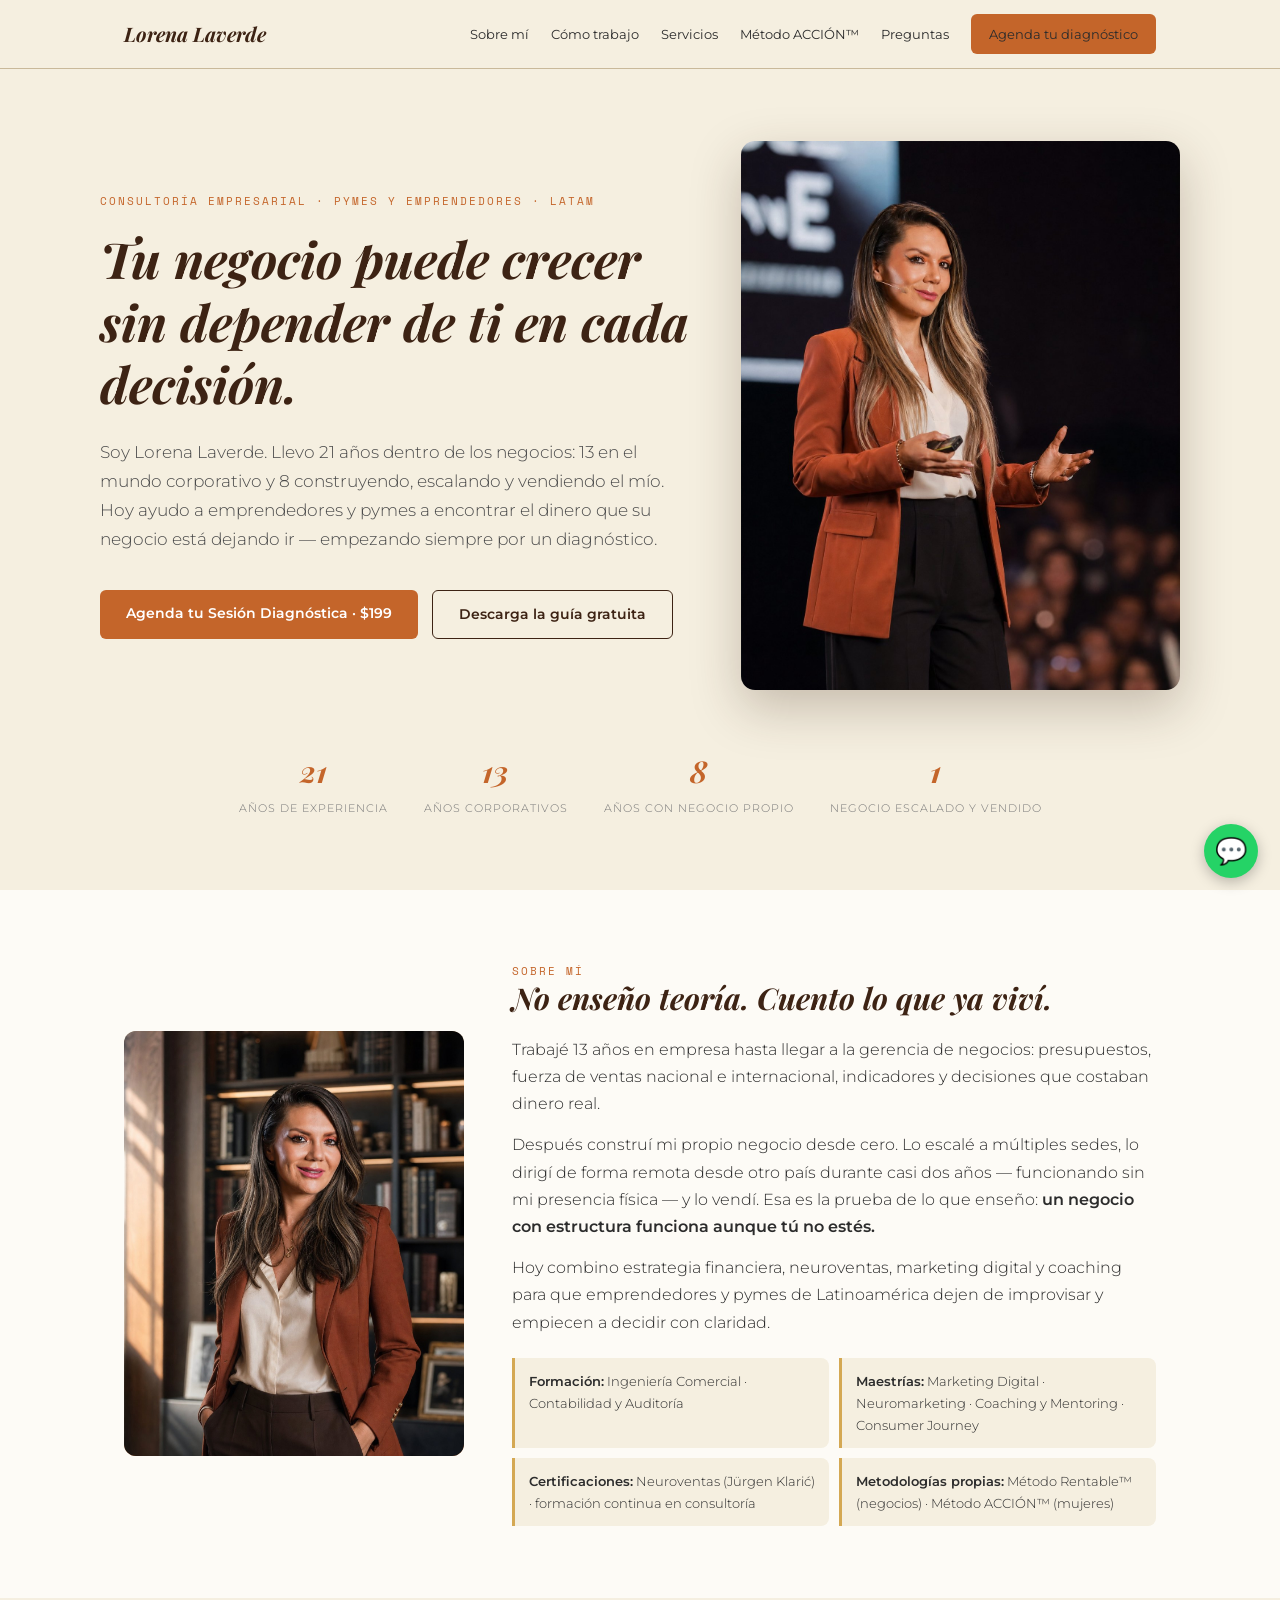
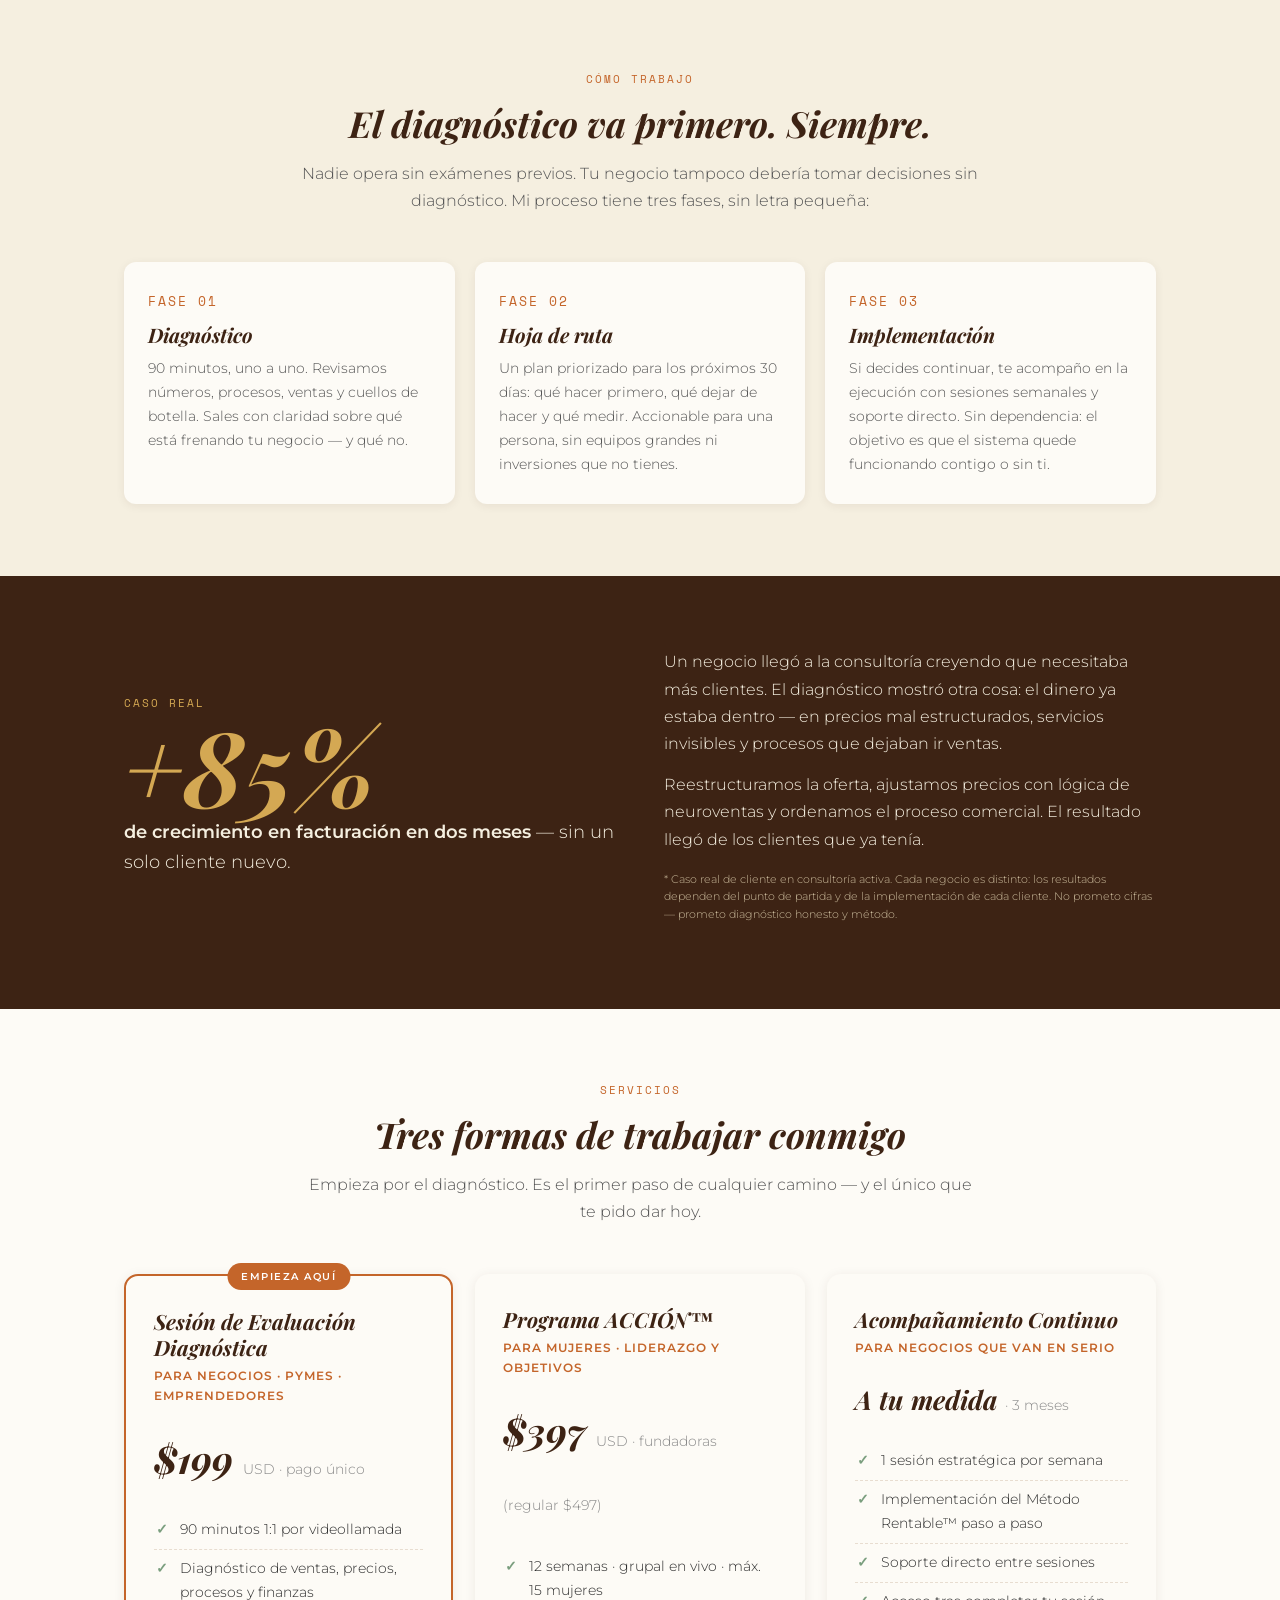
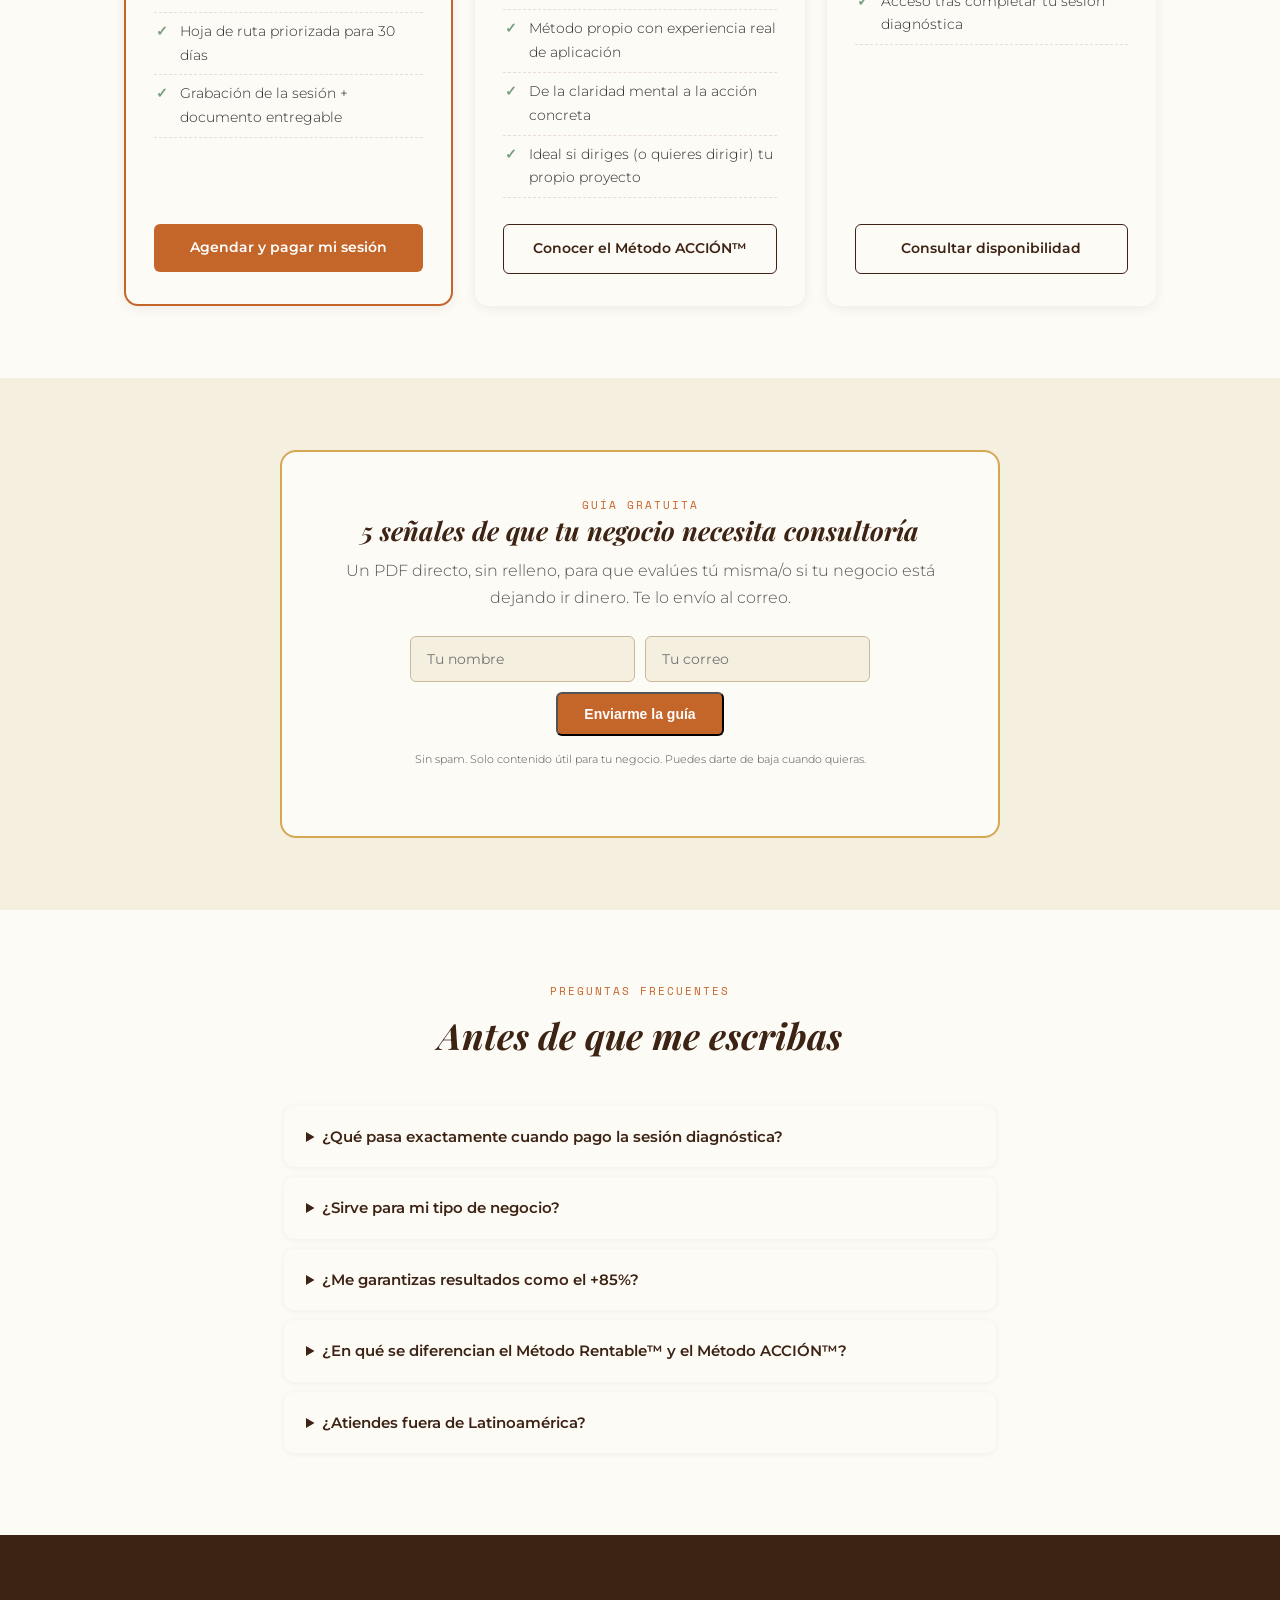
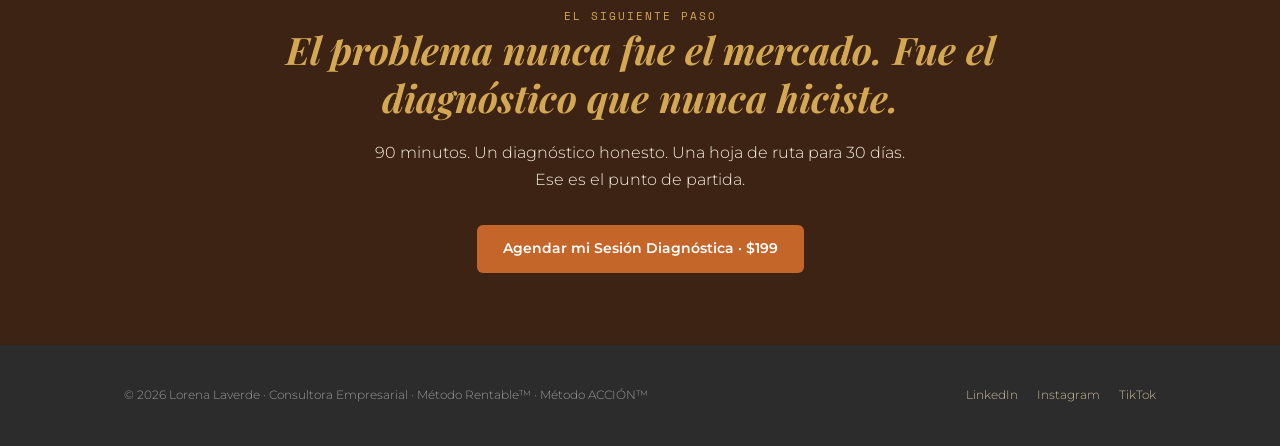
==== index.html @ c8ef3121 "Add files via upload" ====
<!DOCTYPE html>
<html lang="es">
<head>
<meta charset="UTF-8">
<meta name="viewport" content="width=device-width, initial-scale=1.0">

<!-- ══════════ SEO ══════════ -->
<title>Lorena Laverde · Consultora Empresarial para Pymes y Emprendedores en Latinoamérica</title>
<meta name="description" content="Consultoría empresarial con 21 años de experiencia real: 13 en el mundo corporativo y 8 construyendo, escalando y vendiendo mi propio negocio. Sesión de Evaluación Diagnóstica de 90 minutos para pymes y emprendedores de LATAM.">
<meta name="keywords" content="consultora empresarial, consultoría para pymes, consultoría de negocios latinoamérica, diagnóstico de negocio, estrategia empresarial, Lorena Laverde, Método Rentable, Método ACCIÓN">
<link rel="canonical" href="https://lorenalaverde.com/">
<meta name="robots" content="index, follow">

<!-- Open Graph -->
<meta property="og:type" content="website">
<meta property="og:url" content="https://lorenalaverde.com/">
<meta property="og:title" content="Lorena Laverde · Consultora Empresarial">
<meta property="og:description" content="Tu negocio puede crecer sin depender de ti en cada decisión. Sesión diagnóstica de 90 minutos + hoja de ruta de 30 días.">
<meta property="og:image" content="https://lorenalaverde.com/og-image.jpg">
<meta property="og:locale" content="es_LA">

<!-- Twitter -->
<meta name="twitter:card" content="summary_large_image">
<meta name="twitter:title" content="Lorena Laverde · Consultora Empresarial">
<meta name="twitter:description" content="Diagnóstico de negocio de 90 minutos + hoja de ruta de 30 días. Pymes y emprendedores LATAM.">

<!-- JSON-LD -->
<script type="application/ld+json">
{
  "@context": "https://schema.org",
  "@type": "ProfessionalService",
  "name": "Lorena Laverde · Consultora Empresarial",
  "url": "https://lorenalaverde.com",
  "description": "Consultoría empresarial para startups, emprendimientos y pymes en Latinoamérica. Diagnóstico, estrategia e implementación.",
  "founder": {
    "@type": "Person",
    "name": "Lorena Laverde",
    "jobTitle": "Consultora Empresarial",
    "sameAs": [
      "https://www.linkedin.com/in/lorena-laverde",
      "https://www.instagram.com/lorenalaverdeofficial",
      "https://www.tiktok.com/@lorenalaverdeofficial"
    ]
  },
  "areaServed": "Latinoamérica y Estados Unidos",
  "priceRange": "$199 - $2500",
  "makesOffer": {
    "@type": "Offer",
    "name": "Sesión de Evaluación Diagnóstica",
    "price": "199",
    "priceCurrency": "USD"
  }
}
</script>

<!-- Fuentes de marca -->
<link rel="preconnect" href="https://fonts.googleapis.com">
<link rel="preconnect" href="https://fonts.gstatic.com" crossorigin>
<link href="https://fonts.googleapis.com/css2?family=Playfair+Display:ital,wght@1,700&family=Montserrat:wght@300;400;600&family=Space+Mono&display=swap" rel="stylesheet">

<style>
  :root{
    --espresso:#3D2314; --terracota:#C4652A; --oro:#D4A853; --salvia:#7A9E7E;
    --crema:#F5EFE0; --arena:#C9B99A; --carbon:#2C2C2C; --blanco:#FDFBF6;
  }
  *{box-sizing:border-box;margin:0;padding:0;}
  html{scroll-behavior:smooth;}
  body{font-family:'Montserrat',sans-serif;font-weight:300;background:var(--crema);color:var(--carbon);line-height:1.7;}
  h1,h2,h3{font-family:'Playfair Display',serif;font-style:italic;font-weight:700;color:var(--espresso);line-height:1.25;}
  .mono{font-family:'Space Mono',monospace;font-size:11px;letter-spacing:2px;text-transform:uppercase;color:var(--terracota);}
  .wrap{max-width:1080px;margin:0 auto;padding:0 24px;}
  section{padding:72px 0;}
  strong{font-weight:600;}

  /* NAV */
  nav{position:sticky;top:0;z-index:50;background:rgba(245,239,224,0.95);backdrop-filter:blur(8px);border-bottom:1px solid var(--arena);}
  .nav-in{display:flex;justify-content:space-between;align-items:center;padding:14px 24px;max-width:1080px;margin:0 auto;}
  .logo{font-family:'Playfair Display',serif;font-style:italic;font-weight:700;font-size:20px;color:var(--espresso);text-decoration:none;}
  .nav-links{display:flex;gap:22px;align-items:center;}
  .nav-links a{font-size:13px;text-decoration:none;color:var(--carbon);font-weight:400;}
  .nav-links a:hover{color:var(--terracota);}
  .btn{display:inline-block;background:var(--terracota);color:white;padding:12px 26px;border-radius:6px;text-decoration:none;font-weight:600;font-size:14px;transition:background .2s;}
  .btn:hover{background:var(--espresso);}
  .btn.small{padding:9px 18px;font-size:13px;}
  .btn.ghost{background:transparent;border:1.5px solid var(--espresso);color:var(--espresso);}
  .btn.ghost:hover{background:var(--espresso);color:white;}
  @media(max-width:720px){.nav-links a:not(.btn){display:none;}}

  /* HERO */
  .hero{padding:72px 0 72px;}
  .hero-grid{display:grid;grid-template-columns:1.35fr 1fr;gap:48px;align-items:center;}
  @media(max-width:820px){.hero-grid{grid-template-columns:1fr;text-align:center;}
    .hero .ctas{justify-content:center;}
    .hero-img{max-width:380px;margin:0 auto;}}
  .hero h1{font-size:clamp(30px,5vw,50px);margin:18px 0 22px;}
  .hero p.sub{font-size:17px;margin:0 0 36px;color:#4a4a4a;}
  .hero .ctas{display:flex;gap:14px;flex-wrap:wrap;}
  .hero-img{width:100%;aspect-ratio:4/5;object-fit:cover;object-position:top center;border-radius:14px;box-shadow:0 18px 50px rgba(61,35,20,0.25);}
  .trust{display:flex;justify-content:center;gap:36px;flex-wrap:wrap;margin-top:56px;}
  .trust .t{text-align:center;}
  .trust .num{font-family:'Playfair Display',serif;font-style:italic;font-weight:700;font-size:30px;color:var(--terracota);}
  .trust .lbl{font-size:11px;letter-spacing:1px;text-transform:uppercase;color:#777;margin-top:2px;}

  /* SECCIONES ALTERNAS */
  .alt{background:var(--blanco);}
  .dark{background:var(--espresso);color:var(--crema);}
  .dark h2{color:var(--oro);}
  .sec-head{text-align:center;max-width:680px;margin:0 auto 48px;}
  .sec-head h2{font-size:clamp(24px,3.6vw,36px);margin-top:12px;}
  .sec-head p{margin-top:14px;color:#555;}
  .dark .sec-head p{color:var(--arena);}

  /* SOBRE */
  .about{display:grid;grid-template-columns:340px 1fr;gap:48px;align-items:center;}
  @media(max-width:840px){.about{grid-template-columns:1fr;}}
  .foto{aspect-ratio:4/5;border-radius:12px;overflow:hidden;background:linear-gradient(160deg,var(--arena),var(--terracota));}
  .foto img{width:100%;height:100%;object-fit:cover;object-position:top center;display:block;}
  .about h2{font-size:30px;margin-bottom:18px;}
  .about p{margin-bottom:14px;}
  .hitos{display:grid;grid-template-columns:1fr 1fr;gap:10px;margin-top:22px;}
  @media(max-width:520px){.hitos{grid-template-columns:1fr;}}
  .hito{background:var(--crema);border-left:3px solid var(--oro);border-radius:0 8px 8px 0;padding:12px 14px;font-size:13px;}

  /* PROCESO */
  .pasos{display:grid;grid-template-columns:repeat(3,1fr);gap:20px;}
  @media(max-width:760px){.pasos{grid-template-columns:1fr;}}
  .paso{background:var(--blanco);border-radius:12px;padding:28px 24px;box-shadow:0 2px 10px rgba(61,35,20,0.07);}
  .paso .n{font-family:'Space Mono',monospace;font-size:13px;color:var(--terracota);letter-spacing:2px;}
  .paso h3{font-size:20px;margin:10px 0 10px;}
  .paso p{font-size:14px;color:#555;}

  /* SERVICIOS */
  .cards{display:grid;grid-template-columns:repeat(3,1fr);gap:22px;align-items:stretch;}
  @media(max-width:860px){.cards{grid-template-columns:1fr;max-width:480px;margin:0 auto;}}
  .card{background:var(--blanco);border-radius:14px;padding:32px 28px;display:flex;flex-direction:column;box-shadow:0 2px 12px rgba(61,35,20,0.08);}
  .card.destacada{border:2px solid var(--terracota);position:relative;}
  .tag{position:absolute;top:-13px;left:50%;transform:translateX(-50%);background:var(--terracota);color:white;font-size:10px;font-weight:600;letter-spacing:1.5px;text-transform:uppercase;padding:5px 14px;border-radius:20px;white-space:nowrap;}
  .card h3{font-size:21px;margin-bottom:6px;}
  .card .para{font-size:12px;color:var(--terracota);font-weight:600;letter-spacing:1px;text-transform:uppercase;margin-bottom:14px;}
  .precio{font-family:'Playfair Display',serif;font-style:italic;font-weight:700;font-size:38px;color:var(--espresso);margin:6px 0 2px;}
  .precio span{font-size:14px;font-family:'Montserrat',sans-serif;font-style:normal;font-weight:300;color:#888;}
  .card ul{list-style:none;margin:18px 0 26px;flex:1;}
  .card li{font-size:14px;padding:7px 0 7px 26px;position:relative;border-bottom:1px dashed #E8DDD0;}
  .card li::before{content:"✓";position:absolute;left:2px;color:var(--salvia);font-weight:600;}
  .card .btn{text-align:center;}

  /* CASO */
  .caso{display:grid;grid-template-columns:1fr 1fr;gap:48px;align-items:center;}
  @media(max-width:820px){.caso{grid-template-columns:1fr;}}
  .caso-num{font-family:'Playfair Display',serif;font-style:italic;font-weight:700;font-size:clamp(60px,9vw,104px);color:var(--oro);line-height:1;}
  .caso p{margin-bottom:14px;}
  .disclaimer{font-size:11px;color:var(--arena);margin-top:18px;line-height:1.6;}

  /* LEAD MAGNET */
  .lead-box{background:var(--blanco);border:2px solid var(--oro);border-radius:16px;padding:44px 36px;max-width:720px;margin:0 auto;text-align:center;}
  .lead-box h2{font-size:26px;margin-bottom:10px;}
  .lead-box p{color:#555;margin-bottom:24px;}
  .lead-form{display:flex;gap:10px;max-width:460px;margin:0 auto;flex-wrap:wrap;justify-content:center;}
  .lead-form input{flex:1;min-width:220px;padding:13px 16px;border:1.5px solid var(--arena);border-radius:6px;font-family:'Montserrat',sans-serif;font-size:14px;background:var(--crema);}
  .lead-form input:focus{outline:none;border-color:var(--terracota);}
  .lead-note{font-size:11px;color:#999;margin-top:14px;}

  /* FAQ */
  details{background:var(--blanco);border-radius:10px;margin-bottom:10px;padding:18px 22px;box-shadow:0 1px 6px rgba(61,35,20,0.06);}
  summary{font-weight:600;font-size:15px;cursor:pointer;color:var(--espresso);}
  details p{margin-top:12px;font-size:14px;color:#555;}

  /* CTA FINAL */
  .final{text-align:center;}
  .final h2{font-size:clamp(26px,4vw,38px);max-width:720px;margin:0 auto 18px;}
  .final p{max-width:560px;margin:0 auto 32px;}

  /* FOOTER */
  footer{background:var(--carbon);color:#999;padding:40px 0;font-size:12px;}
  .foot{display:flex;justify-content:space-between;align-items:center;flex-wrap:wrap;gap:16px;max-width:1080px;margin:0 auto;padding:0 24px;}
  .foot a{color:var(--arena);text-decoration:none;margin-left:16px;}
  .foot a:hover{color:var(--oro);}

  /* WhatsApp flotante */
  .wa-float{position:fixed;bottom:22px;right:22px;background:#25D366;color:white;width:54px;height:54px;border-radius:50%;display:flex;align-items:center;justify-content:center;font-size:26px;text-decoration:none;box-shadow:0 4px 14px rgba(0,0,0,0.25);z-index:60;}
</style>
</head>
<body>

<nav>
  <div class="nav-in">
    <a class="logo" href="#">Lorena Laverde</a>
    <div class="nav-links">
      <a href="#sobre">Sobre mí</a>
      <a href="#proceso">Cómo trabajo</a>
      <a href="#servicios">Servicios</a>
      <a href="metodo-accion.html">Método ACCIÓN™</a>
      <a href="#faq">Preguntas</a>
      <a class="btn small" href="#servicios">Agenda tu diagnóstico</a>
    </div>
  </div>
</nav>

<!-- ══════════ HERO ══════════ -->
<header class="hero wrap">
  <div class="hero-grid">
    <div>
      <div class="mono">Consultoría empresarial · Pymes y emprendedores · LATAM</div>
      <h1>Tu negocio puede crecer sin depender de ti en cada decisión.</h1>
      <p class="sub">Soy Lorena Laverde. Llevo 21 años dentro de los negocios: 13 en el mundo corporativo y 8 construyendo, escalando y vendiendo el mío. Hoy ayudo a emprendedores y pymes a encontrar el dinero que su negocio está dejando ir — empezando siempre por un diagnóstico.</p>
      <div class="ctas">
        <a class="btn" href="#servicios">Agenda tu Sesión Diagnóstica · $199</a>
        <a class="btn ghost" href="#guia">Descarga la guía gratuita</a>
      </div>
    </div>
    <img class="hero-img" src="foto-lorena-escenario.jpg" onerror="this.onerror=null;this.src='foto-lorena-hero.jpg'" alt="Lorena Laverde, consultora empresarial, presentando estrategia ante empresarios">
  </div>
  <div class="trust">
    <div class="t"><div class="num">21</div><div class="lbl">años de experiencia</div></div>
    <div class="t"><div class="num">13</div><div class="lbl">años corporativos</div></div>
    <div class="t"><div class="num">8</div><div class="lbl">años con negocio propio</div></div>
    <div class="t"><div class="num">1</div><div class="lbl">negocio escalado y vendido</div></div>
  </div>
</header>

<!-- ══════════ SOBRE ══════════ -->
<section class="alt" id="sobre">
  <div class="wrap about">
    <div class="foto"><img src="foto-lorena.jpg" alt="Lorena Laverde, consultora empresarial, presentando estrategia de negocios"></div>
    <div>
      <div class="mono">Sobre mí</div>
      <h2>No enseño teoría. Cuento lo que ya viví.</h2>
      <p>Trabajé 13 años en empresa hasta llegar a la gerencia de negocios: presupuestos, fuerza de ventas nacional e internacional, indicadores y decisiones que costaban dinero real.</p>
      <p>Después construí mi propio negocio desde cero. Lo escalé a múltiples sedes, lo dirigí de forma remota desde otro país durante casi dos años — funcionando sin mi presencia física — y lo vendí. Esa es la prueba de lo que enseño: <strong>un negocio con estructura funciona aunque tú no estés.</strong></p>
      <p>Hoy combino estrategia financiera, neuroventas, marketing digital y coaching para que emprendedores y pymes de Latinoamérica dejen de improvisar y empiecen a decidir con claridad.</p>
      <div class="hitos">
        <div class="hito"><strong>Formación:</strong> Ingeniería Comercial · Contabilidad y Auditoría</div>
        <div class="hito"><strong>Maestrías:</strong> Marketing Digital · Neuromarketing · Coaching y Mentoring · Consumer Journey</div>
        <div class="hito"><strong>Certificaciones:</strong> Neuroventas (Jürgen Klarić) · formación continua en consultoría</div>
        <div class="hito"><strong>Metodologías propias:</strong> Método Rentable™ (negocios) · Método ACCIÓN™ (mujeres)</div>
      </div>
    </div>
  </div>
</section>

<!-- ══════════ PROCESO ══════════ -->
<section id="proceso">
  <div class="wrap">
    <div class="sec-head">
      <div class="mono">Cómo trabajo</div>
      <h2>El diagnóstico va primero. Siempre.</h2>
      <p>Nadie opera sin exámenes previos. Tu negocio tampoco debería tomar decisiones sin diagnóstico. Mi proceso tiene tres fases, sin letra pequeña:</p>
    </div>
    <div class="pasos">
      <div class="paso">
        <div class="n">FASE 01</div>
        <h3>Diagnóstico</h3>
        <p>90 minutos, uno a uno. Revisamos números, procesos, ventas y cuellos de botella. Sales con claridad sobre qué está frenando tu negocio — y qué no.</p>
      </div>
      <div class="paso">
        <div class="n">FASE 02</div>
        <h3>Hoja de ruta</h3>
        <p>Un plan priorizado para los próximos 30 días: qué hacer primero, qué dejar de hacer y qué medir. Accionable para una persona, sin equipos grandes ni inversiones que no tienes.</p>
      </div>
      <div class="paso">
        <div class="n">FASE 03</div>
        <h3>Implementación</h3>
        <p>Si decides continuar, te acompaño en la ejecución con sesiones semanales y soporte directo. Sin dependencia: el objetivo es que el sistema quede funcionando contigo o sin ti.</p>
      </div>
    </div>
  </div>
</section>

<!-- ══════════ CASO ══════════ -->
<section class="dark">
  <div class="wrap caso">
    <div>
      <div class="mono" style="color:var(--oro)">Caso real</div>
      <div class="caso-num">+85%</div>
      <p style="font-size:18px;color:var(--crema);"><strong>de crecimiento en facturación en dos meses</strong> — sin un solo cliente nuevo.</p>
    </div>
    <div>
      <p>Un negocio llegó a la consultoría creyendo que necesitaba más clientes. El diagnóstico mostró otra cosa: el dinero ya estaba dentro — en precios mal estructurados, servicios invisibles y procesos que dejaban ir ventas.</p>
      <p>Reestructuramos la oferta, ajustamos precios con lógica de neuroventas y ordenamos el proceso comercial. El resultado llegó de los clientes que ya tenía.</p>
      <p class="disclaimer">* Caso real de cliente en consultoría activa. Cada negocio es distinto: los resultados dependen del punto de partida y de la implementación de cada cliente. No prometo cifras — prometo diagnóstico honesto y método.</p>
    </div>
  </div>
</section>

<!-- ══════════ SERVICIOS ══════════ -->
<section class="alt" id="servicios">
  <div class="wrap">
    <div class="sec-head">
      <div class="mono">Servicios</div>
      <h2>Tres formas de trabajar conmigo</h2>
      <p>Empieza por el diagnóstico. Es el primer paso de cualquier camino — y el único que te pido dar hoy.</p>
    </div>
    <div class="cards">

      <div class="card destacada">
        <div class="tag">Empieza aquí</div>
        <h3>Sesión de Evaluación Diagnóstica</h3>
        <div class="para">Para negocios · pymes · emprendedores</div>
        <div class="precio">$199 <span>USD · pago único</span></div>
        <ul>
          <li>90 minutos 1:1 por videollamada</li>
          <li>Diagnóstico de ventas, precios, procesos y finanzas</li>
          <li>Hoja de ruta priorizada para 30 días</li>
          <li>Grabación de la sesión + documento entregable</li>
        </ul>
        <a class="btn" href="https://buy.stripe.com/3cI14n7ZP8wqeGM5vogUM02">Agendar y pagar mi sesión</a>
      </div>

      <div class="card">
        <h3>Programa ACCIÓN™</h3>
        <div class="para">Para mujeres · liderazgo y objetivos</div>
        <div class="precio">$397 <span>USD · fundadoras (regular $497)</span></div>
        <ul>
          <li>12 semanas · grupal en vivo · máx. 15 mujeres</li>
          <li>Método propio con experiencia real de aplicación</li>
          <li>De la claridad mental a la acción concreta</li>
          <li>Ideal si diriges (o quieres dirigir) tu propio proyecto</li>
        </ul>
        <a class="btn ghost" href="metodo-accion.html">Conocer el Método ACCIÓN™</a>
      </div>

      <div class="card">
        <h3>Acompañamiento Continuo</h3>
        <div class="para">Para negocios que van en serio</div>
        <div class="precio" style="font-size:26px;">A tu medida <span>· 3 meses</span></div>
        <ul>
          <li>1 sesión estratégica por semana</li>
          <li>Implementación del Método Rentable™ paso a paso</li>
          <li>Soporte directo entre sesiones</li>
          <li>Acceso tras completar tu sesión diagnóstica</li>
        </ul>
        <a class="btn ghost" href="https://wa.me/17063327508?text=Hola%20Lorena,%20quiero%20informaci%C3%B3n%20del%20acompa%C3%B1amiento">Consultar disponibilidad</a>
      </div>

    </div>
  </div>
</section>

<!-- ══════════ LEAD MAGNET ══════════ -->
<section id="guia">
  <div class="wrap">
    <div class="lead-box">
      <div class="mono">Guía gratuita</div>
      <h2>5 señales de que tu negocio necesita consultoría</h2>
      <p>Un PDF directo, sin relleno, para que evalúes tú misma/o si tu negocio está dejando ir dinero. Te lo envío al correo.</p>
      <form class="lead-form" id="leadForm" action="https://formspree.io/f/mqevjedk" method="POST">
        <input type="text" name="nombre" placeholder="Tu nombre" required>
        <input type="email" name="email" placeholder="Tu correo" required>
        <button class="btn" type="submit">Enviarme la guía</button>
      </form>
      <div id="leadOk" style="display:none;">
        <p style="color:var(--salvia);font-weight:600;margin-bottom:16px;">✓ ¡Listo! Aquí tienes tu guía:</p>
        <a class="btn" href="Guia_5_Senales_LorenaLaverde.pdf" download>Descargar la guía (PDF)</a>
      </div>
      <p class="lead-note">Sin spam. Solo contenido útil para tu negocio. Puedes darte de baja cuando quieras.</p>
      <script>
        document.getElementById('leadForm').addEventListener('submit', async function(e){
          e.preventDefault();
          const f = e.target;
          const btn = f.querySelector('button'); btn.textContent = 'Enviando...'; btn.disabled = true;
          try{
            await fetch(f.action, {method:'POST', body:new FormData(f), headers:{'Accept':'application/json'}});
            f.style.display = 'none';
            document.getElementById('leadOk').style.display = 'block';
          }catch(err){
            btn.textContent = 'Enviarme la guía'; btn.disabled = false;
            alert('Hubo un problema. Intenta de nuevo o escríbeme por WhatsApp.');
          }
        });
      </script>
    </div>
  </div>
</section>

<!-- ══════════ FAQ ══════════ -->
<section class="alt" id="faq">
  <div class="wrap" style="max-width:760px;">
    <div class="sec-head">
      <div class="mono">Preguntas frecuentes</div>
      <h2>Antes de que me escribas</h2>
    </div>
    <details>
      <summary>¿Qué pasa exactamente cuando pago la sesión diagnóstica?</summary>
      <p>Recibes de inmediato el enlace para elegir fecha y hora en mi calendario. Antes de la sesión te envío un cuestionario breve para aprovechar los 90 minutos al máximo. Después de la sesión recibes la grabación y tu hoja de ruta de 30 días por escrito.</p>
    </details>
    <details>
      <summary>¿Sirve para mi tipo de negocio?</summary>
      <p>Trabajo con emprendimientos, startups y pymes de servicios y comercio en Latinoamérica y con hispanos en Estados Unidos. Si tu negocio vende y quieres que venda mejor —o que funcione sin que estés en todo— sí aplica. Si busco algo distinto a lo que necesitas, te lo digo en la sesión: la honestidad es parte del servicio.</p>
    </details>
    <details>
      <summary>¿Me garantizas resultados como el +85%?</summary>
      <p>No, y desconfía de quien te lo garantice. Ese es un caso real, pero cada negocio parte de un punto distinto y los resultados dependen de la implementación. Lo que sí te garantizo: un diagnóstico honesto, un plan claro y método probado en negocios reales — incluido el mío.</p>
    </details>
    <details>
      <summary>¿En qué se diferencian el Método Rentable™ y el Método ACCIÓN™?</summary>
      <p>El Método Rentable™ es mi metodología para negocios: diagnóstico, estrategia y estructura para que la empresa sea rentable y funcione sin depender de una sola persona. El Método ACCIÓN™ es para mujeres que quieren pasar de la intención a la ejecución en sus objetivos personales y profesionales. Misma firma, dos caminos.</p>
    </details>
    <details>
      <summary>¿Atiendes fuera de Latinoamérica?</summary>
      <p>Sí. Trabajo online desde Estados Unidos con clientes de cualquier país. Las sesiones son por videollamada y los horarios se coordinan según tu zona horaria.</p>
    </details>
  </div>
</section>

<!-- ══════════ CTA FINAL ══════════ -->
<section class="dark final">
  <div class="wrap">
    <div class="mono" style="color:var(--oro)">El siguiente paso</div>
    <h2>El problema nunca fue el mercado. Fue el diagnóstico que nunca hiciste.</h2>
    <p>90 minutos. Un diagnóstico honesto. Una hoja de ruta para 30 días. Ese es el punto de partida.</p>
    <a class="btn" href="https://buy.stripe.com/3cI14n7ZP8wqeGM5vogUM02">Agendar mi Sesión Diagnóstica · $199</a>
  </div>
</section>

<footer>
  <div class="foot">
    <div>© 2026 Lorena Laverde · Consultora Empresarial · Método Rentable™ · Método ACCIÓN™</div>
    <div>
      <a href="https://www.linkedin.com/in/lorena-laverde" rel="noopener">LinkedIn</a>
      <a href="https://www.instagram.com/lorenalaverdeofficial" rel="noopener">Instagram</a>
      <a href="https://www.tiktok.com/@lorenalaverdeofficial" rel="noopener">TikTok</a>
    </div>
  </div>
</footer>

<a class="wa-float" href="https://wa.me/17063327508?text=Hola%20Lorena,%20vengo%20de%20tu%20web" aria-label="WhatsApp">💬</a>

</body>
</html>
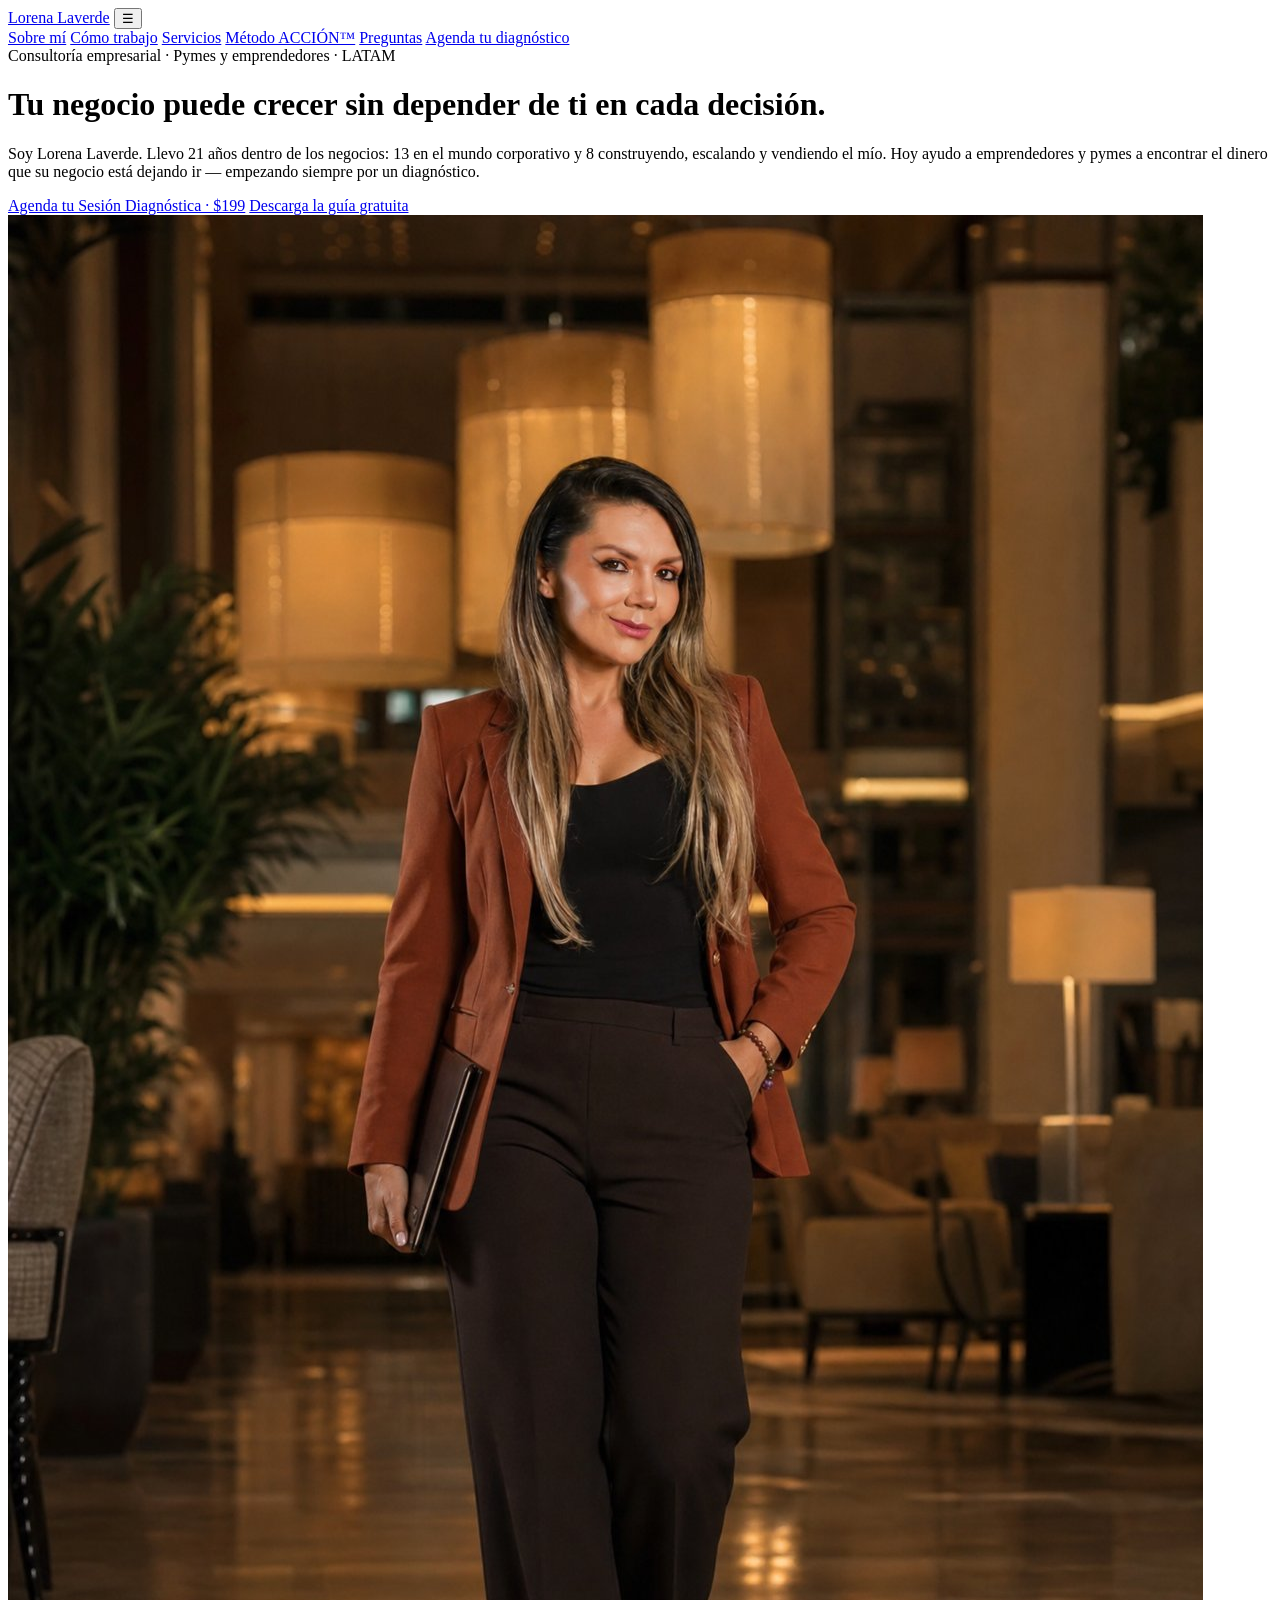
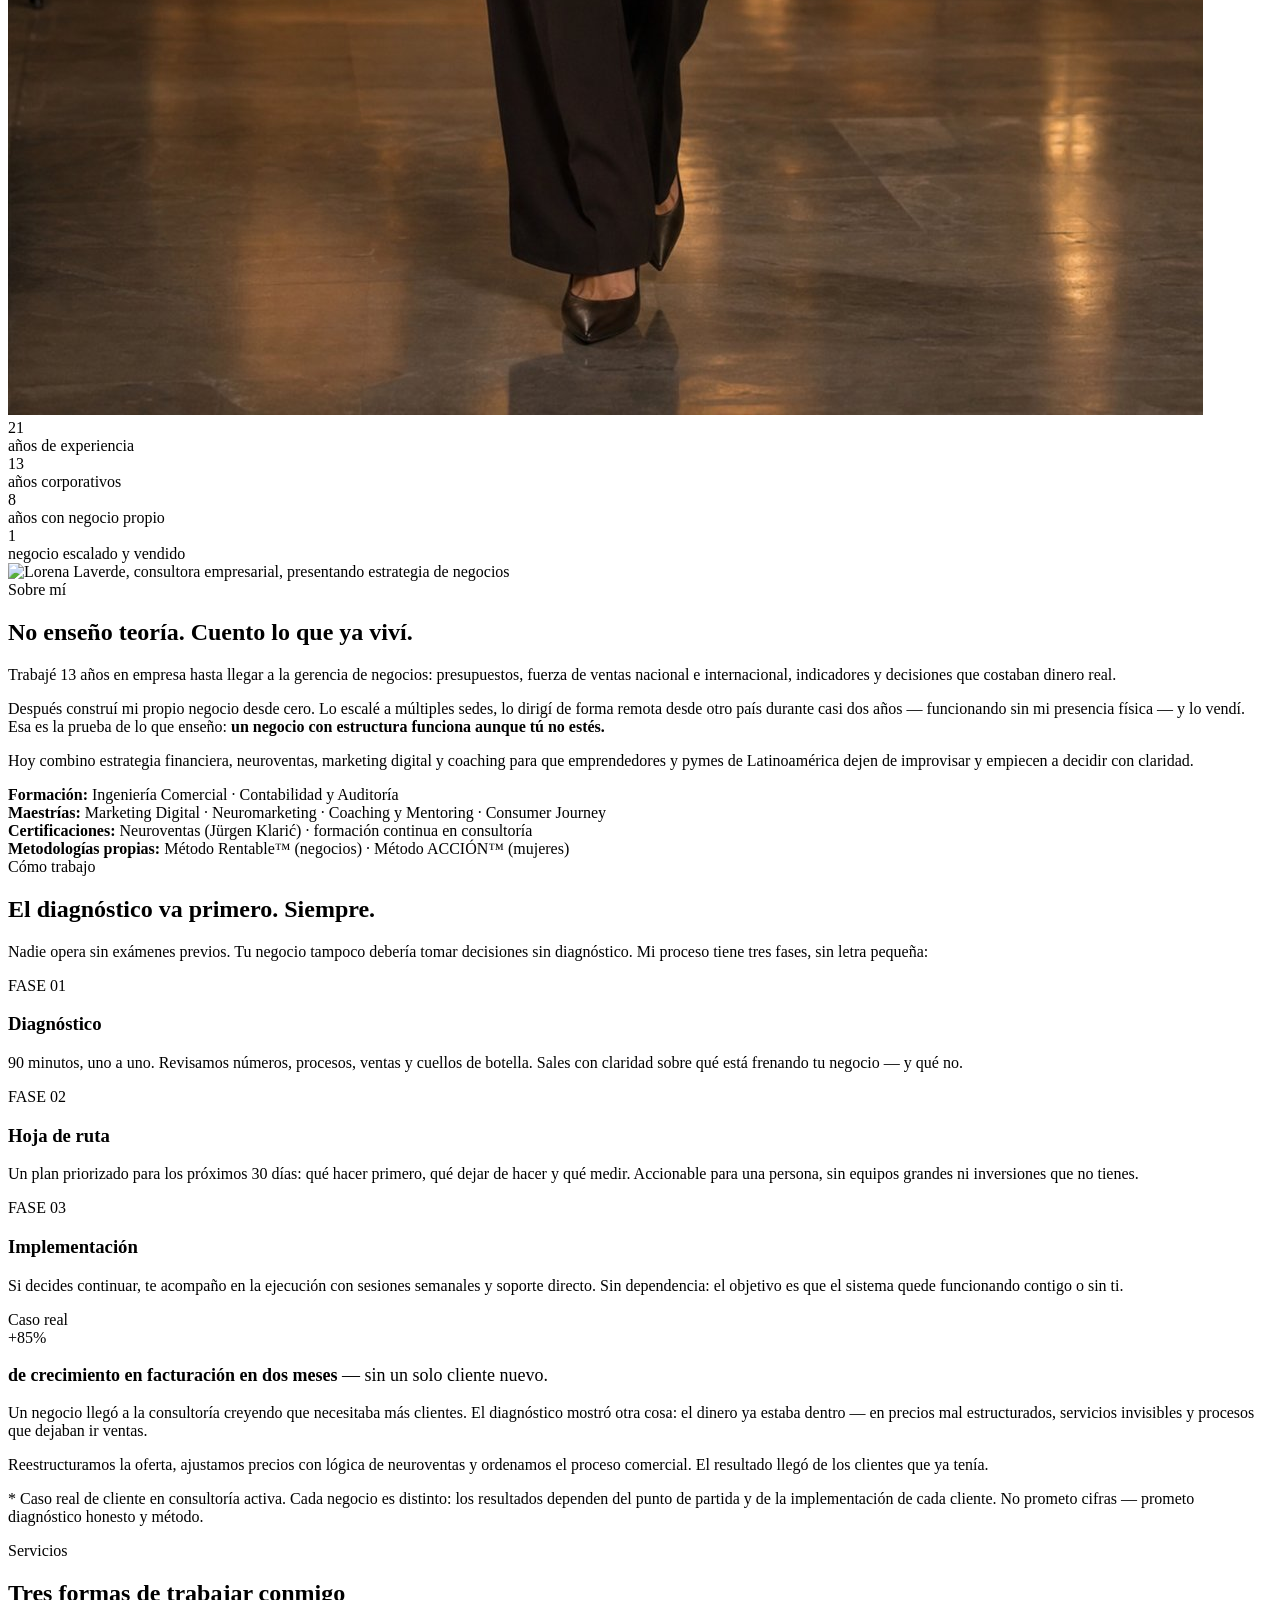
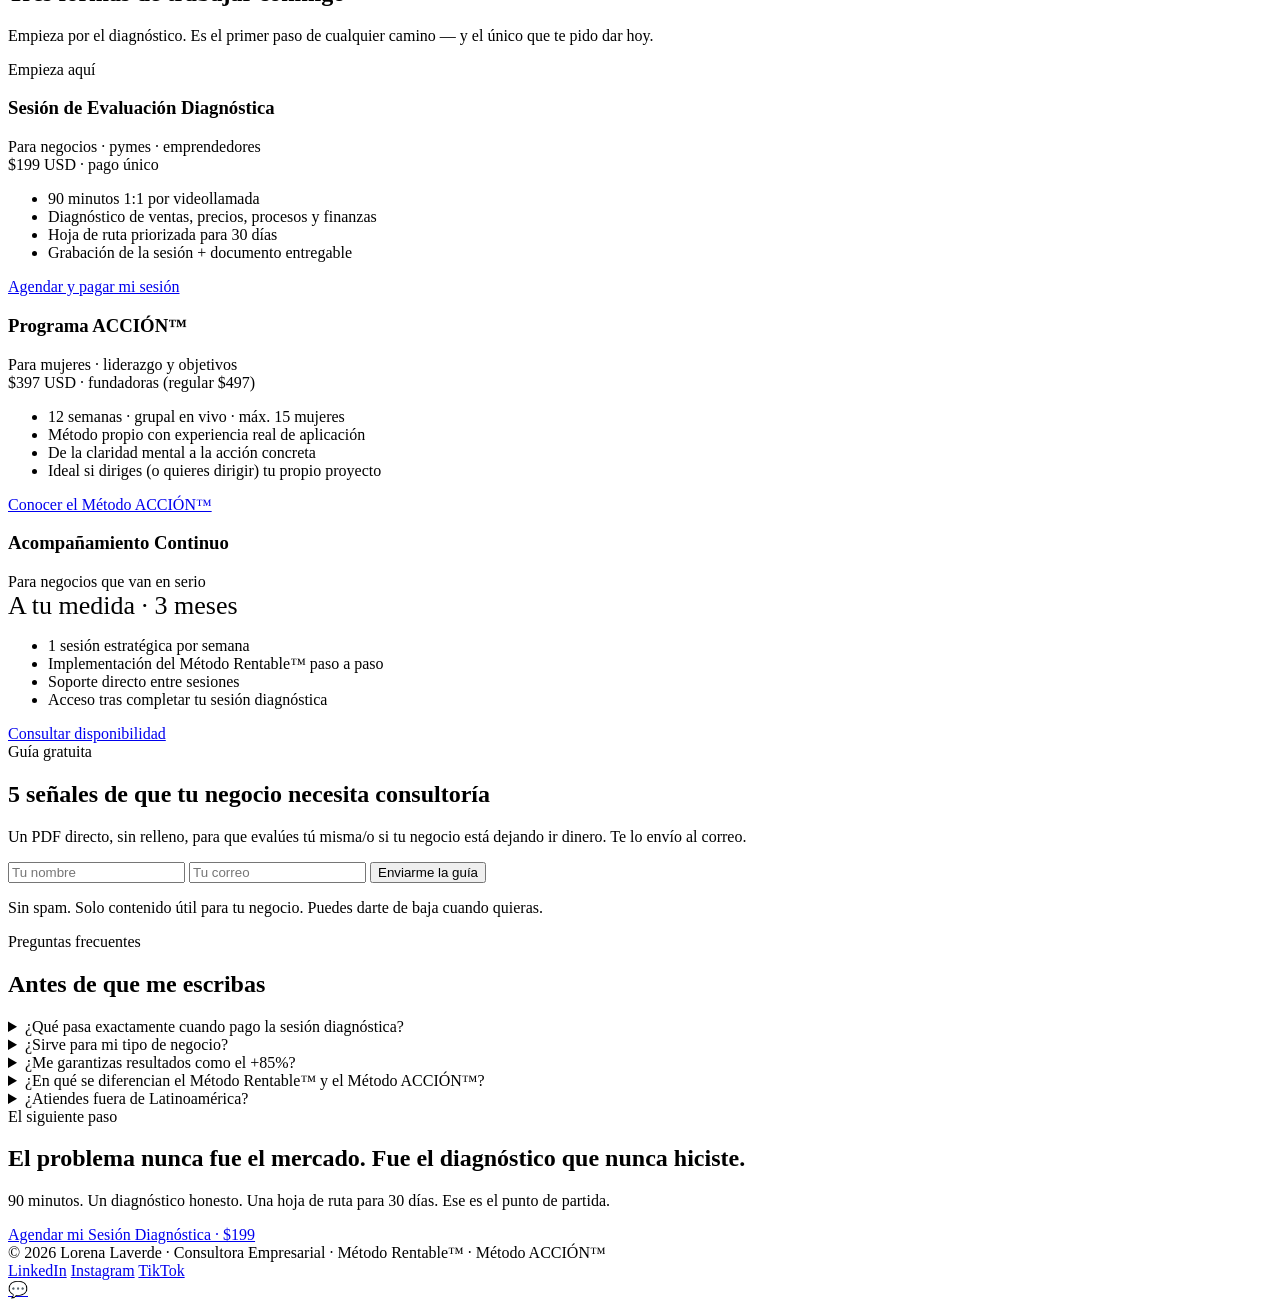
==== commit d56e2a52: "Add files via upload Sitio profesional v1" ====
--- a/index.html
+++ b/index.html
@@ -16,7 +16,7 @@
 <meta property="og:url" content="https://lorenalaverde.com/">
 <meta property="og:title" content="Lorena Laverde · Consultora Empresarial">
 <meta property="og:description" content="Tu negocio puede crecer sin depender de ti en cada decisión. Sesión diagnóstica de 90 minutos + hoja de ruta de 30 días.">
-<meta property="og:image" content="https://lorenalaverde.com/og-image.jpg">
+<meta property="og:image" content="https://lorenalaverde.com/foto-lorena-escenario.jpg">
 <meta property="og:locale" content="es_LA">
 
 <!-- Twitter -->
@@ -58,138 +58,23 @@
 <link rel="preconnect" href="https://fonts.gstatic.com" crossorigin>
 <link href="https://fonts.googleapis.com/css2?family=Playfair+Display:ital,wght@1,700&family=Montserrat:wght@300;400;600&family=Space+Mono&display=swap" rel="stylesheet">
 
-<style>
-  :root{
-    --espresso:#3D2314; --terracota:#C4652A; --oro:#D4A853; --salvia:#7A9E7E;
-    --crema:#F5EFE0; --arena:#C9B99A; --carbon:#2C2C2C; --blanco:#FDFBF6;
-  }
-  *{box-sizing:border-box;margin:0;padding:0;}
-  html{scroll-behavior:smooth;}
-  body{font-family:'Montserrat',sans-serif;font-weight:300;background:var(--crema);color:var(--carbon);line-height:1.7;}
-  h1,h2,h3{font-family:'Playfair Display',serif;font-style:italic;font-weight:700;color:var(--espresso);line-height:1.25;}
-  .mono{font-family:'Space Mono',monospace;font-size:11px;letter-spacing:2px;text-transform:uppercase;color:var(--terracota);}
-  .wrap{max-width:1080px;margin:0 auto;padding:0 24px;}
-  section{padding:72px 0;}
-  strong{font-weight:600;}
-
-  /* NAV */
-  nav{position:sticky;top:0;z-index:50;background:rgba(245,239,224,0.95);backdrop-filter:blur(8px);border-bottom:1px solid var(--arena);}
-  .nav-in{display:flex;justify-content:space-between;align-items:center;padding:14px 24px;max-width:1080px;margin:0 auto;}
-  .logo{font-family:'Playfair Display',serif;font-style:italic;font-weight:700;font-size:20px;color:var(--espresso);text-decoration:none;}
-  .nav-links{display:flex;gap:22px;align-items:center;}
-  .nav-links a{font-size:13px;text-decoration:none;color:var(--carbon);font-weight:400;}
-  .nav-links a:hover{color:var(--terracota);}
-  .btn{display:inline-block;background:var(--terracota);color:white;padding:12px 26px;border-radius:6px;text-decoration:none;font-weight:600;font-size:14px;transition:background .2s;}
-  .btn:hover{background:var(--espresso);}
-  .btn.small{padding:9px 18px;font-size:13px;}
-  .btn.ghost{background:transparent;border:1.5px solid var(--espresso);color:var(--espresso);}
-  .btn.ghost:hover{background:var(--espresso);color:white;}
-  @media(max-width:720px){.nav-links a:not(.btn){display:none;}}
-
-  /* HERO */
-  .hero{padding:72px 0 72px;}
-  .hero-grid{display:grid;grid-template-columns:1.35fr 1fr;gap:48px;align-items:center;}
-  @media(max-width:820px){.hero-grid{grid-template-columns:1fr;text-align:center;}
-    .hero .ctas{justify-content:center;}
-    .hero-img{max-width:380px;margin:0 auto;}}
-  .hero h1{font-size:clamp(30px,5vw,50px);margin:18px 0 22px;}
-  .hero p.sub{font-size:17px;margin:0 0 36px;color:#4a4a4a;}
-  .hero .ctas{display:flex;gap:14px;flex-wrap:wrap;}
-  .hero-img{width:100%;aspect-ratio:4/5;object-fit:cover;object-position:top center;border-radius:14px;box-shadow:0 18px 50px rgba(61,35,20,0.25);}
-  .trust{display:flex;justify-content:center;gap:36px;flex-wrap:wrap;margin-top:56px;}
-  .trust .t{text-align:center;}
-  .trust .num{font-family:'Playfair Display',serif;font-style:italic;font-weight:700;font-size:30px;color:var(--terracota);}
-  .trust .lbl{font-size:11px;letter-spacing:1px;text-transform:uppercase;color:#777;margin-top:2px;}
-
-  /* SECCIONES ALTERNAS */
-  .alt{background:var(--blanco);}
-  .dark{background:var(--espresso);color:var(--crema);}
-  .dark h2{color:var(--oro);}
-  .sec-head{text-align:center;max-width:680px;margin:0 auto 48px;}
-  .sec-head h2{font-size:clamp(24px,3.6vw,36px);margin-top:12px;}
-  .sec-head p{margin-top:14px;color:#555;}
-  .dark .sec-head p{color:var(--arena);}
-
-  /* SOBRE */
-  .about{display:grid;grid-template-columns:340px 1fr;gap:48px;align-items:center;}
-  @media(max-width:840px){.about{grid-template-columns:1fr;}}
-  .foto{aspect-ratio:4/5;border-radius:12px;overflow:hidden;background:linear-gradient(160deg,var(--arena),var(--terracota));}
-  .foto img{width:100%;height:100%;object-fit:cover;object-position:top center;display:block;}
-  .about h2{font-size:30px;margin-bottom:18px;}
-  .about p{margin-bottom:14px;}
-  .hitos{display:grid;grid-template-columns:1fr 1fr;gap:10px;margin-top:22px;}
-  @media(max-width:520px){.hitos{grid-template-columns:1fr;}}
-  .hito{background:var(--crema);border-left:3px solid var(--oro);border-radius:0 8px 8px 0;padding:12px 14px;font-size:13px;}
-
-  /* PROCESO */
-  .pasos{display:grid;grid-template-columns:repeat(3,1fr);gap:20px;}
-  @media(max-width:760px){.pasos{grid-template-columns:1fr;}}
-  .paso{background:var(--blanco);border-radius:12px;padding:28px 24px;box-shadow:0 2px 10px rgba(61,35,20,0.07);}
-  .paso .n{font-family:'Space Mono',monospace;font-size:13px;color:var(--terracota);letter-spacing:2px;}
-  .paso h3{font-size:20px;margin:10px 0 10px;}
-  .paso p{font-size:14px;color:#555;}
-
-  /* SERVICIOS */
-  .cards{display:grid;grid-template-columns:repeat(3,1fr);gap:22px;align-items:stretch;}
-  @media(max-width:860px){.cards{grid-template-columns:1fr;max-width:480px;margin:0 auto;}}
-  .card{background:var(--blanco);border-radius:14px;padding:32px 28px;display:flex;flex-direction:column;box-shadow:0 2px 12px rgba(61,35,20,0.08);}
-  .card.destacada{border:2px solid var(--terracota);position:relative;}
-  .tag{position:absolute;top:-13px;left:50%;transform:translateX(-50%);background:var(--terracota);color:white;font-size:10px;font-weight:600;letter-spacing:1.5px;text-transform:uppercase;padding:5px 14px;border-radius:20px;white-space:nowrap;}
-  .card h3{font-size:21px;margin-bottom:6px;}
-  .card .para{font-size:12px;color:var(--terracota);font-weight:600;letter-spacing:1px;text-transform:uppercase;margin-bottom:14px;}
-  .precio{font-family:'Playfair Display',serif;font-style:italic;font-weight:700;font-size:38px;color:var(--espresso);margin:6px 0 2px;}
-  .precio span{font-size:14px;font-family:'Montserrat',sans-serif;font-style:normal;font-weight:300;color:#888;}
-  .card ul{list-style:none;margin:18px 0 26px;flex:1;}
-  .card li{font-size:14px;padding:7px 0 7px 26px;position:relative;border-bottom:1px dashed #E8DDD0;}
-  .card li::before{content:"✓";position:absolute;left:2px;color:var(--salvia);font-weight:600;}
-  .card .btn{text-align:center;}
-
-  /* CASO */
-  .caso{display:grid;grid-template-columns:1fr 1fr;gap:48px;align-items:center;}
-  @media(max-width:820px){.caso{grid-template-columns:1fr;}}
-  .caso-num{font-family:'Playfair Display',serif;font-style:italic;font-weight:700;font-size:clamp(60px,9vw,104px);color:var(--oro);line-height:1;}
-  .caso p{margin-bottom:14px;}
-  .disclaimer{font-size:11px;color:var(--arena);margin-top:18px;line-height:1.6;}
-
-  /* LEAD MAGNET */
-  .lead-box{background:var(--blanco);border:2px solid var(--oro);border-radius:16px;padding:44px 36px;max-width:720px;margin:0 auto;text-align:center;}
-  .lead-box h2{font-size:26px;margin-bottom:10px;}
-  .lead-box p{color:#555;margin-bottom:24px;}
-  .lead-form{display:flex;gap:10px;max-width:460px;margin:0 auto;flex-wrap:wrap;justify-content:center;}
-  .lead-form input{flex:1;min-width:220px;padding:13px 16px;border:1.5px solid var(--arena);border-radius:6px;font-family:'Montserrat',sans-serif;font-size:14px;background:var(--crema);}
-  .lead-form input:focus{outline:none;border-color:var(--terracota);}
-  .lead-note{font-size:11px;color:#999;margin-top:14px;}
-
-  /* FAQ */
-  details{background:var(--blanco);border-radius:10px;margin-bottom:10px;padding:18px 22px;box-shadow:0 1px 6px rgba(61,35,20,0.06);}
-  summary{font-weight:600;font-size:15px;cursor:pointer;color:var(--espresso);}
-  details p{margin-top:12px;font-size:14px;color:#555;}
-
-  /* CTA FINAL */
-  .final{text-align:center;}
-  .final h2{font-size:clamp(26px,4vw,38px);max-width:720px;margin:0 auto 18px;}
-  .final p{max-width:560px;margin:0 auto 32px;}
-
-  /* FOOTER */
-  footer{background:var(--carbon);color:#999;padding:40px 0;font-size:12px;}
-  .foot{display:flex;justify-content:space-between;align-items:center;flex-wrap:wrap;gap:16px;max-width:1080px;margin:0 auto;padding:0 24px;}
-  .foot a{color:var(--arena);text-decoration:none;margin-left:16px;}
-  .foot a:hover{color:var(--oro);}
-
-  /* WhatsApp flotante */
-  .wa-float{position:fixed;bottom:22px;right:22px;background:#25D366;color:white;width:54px;height:54px;border-radius:50%;display:flex;align-items:center;justify-content:center;font-size:26px;text-decoration:none;box-shadow:0 4px 14px rgba(0,0,0,0.25);z-index:60;}
-</style>
+<link rel="stylesheet" href="css/style.css">
+<link rel="stylesheet" href="css/responsive.css">
+<link rel="icon" type="image/svg+xml" href="assets/favicon.svg">
+<link rel="preload" as="image" href="images/foto-lorena-escenario.jpg" fetchpriority="high">
+<script src="js/main.js" defer></script>
 </head>
 <body>
 
 <nav>
   <div class="nav-in">
     <a class="logo" href="#">Lorena Laverde</a>
-    <div class="nav-links">
+    <button class="menu-btn" aria-label="Abrir menú" onclick="document.querySelector('.nav-links').classList.toggle('open')">☰</button>
+    <div class="nav-links" onclick="this.classList.remove('open')">
       <a href="#sobre">Sobre mí</a>
       <a href="#proceso">Cómo trabajo</a>
       <a href="#servicios">Servicios</a>
-      <a href="metodo-accion.html">Método ACCIÓN™</a>
+      <a href="metodo/metodo-accion.html">Método ACCIÓN™</a>
       <a href="#faq">Preguntas</a>
       <a class="btn small" href="#servicios">Agenda tu diagnóstico</a>
     </div>
@@ -208,7 +93,7 @@
         <a class="btn ghost" href="#guia">Descarga la guía gratuita</a>
       </div>
     </div>
-    <img class="hero-img" src="foto-lorena-escenario.jpg" onerror="this.onerror=null;this.src='foto-lorena-hero.jpg'" alt="Lorena Laverde, consultora empresarial, presentando estrategia ante empresarios">
+    <img class="hero-img" src="images/foto-lorena-escenario.jpg" fetchpriority="high" width="1195" height="1800" onerror="this.onerror=null;this.src='foto-lorena-hero.jpg'" alt="Lorena Laverde, consultora empresarial, presentando estrategia ante empresarios">
   </div>
   <div class="trust">
     <div class="t"><div class="num">21</div><div class="lbl">años de experiencia</div></div>
@@ -221,7 +106,7 @@
 <!-- ══════════ SOBRE ══════════ -->
 <section class="alt" id="sobre">
   <div class="wrap about">
-    <div class="foto"><img src="foto-lorena.jpg" alt="Lorena Laverde, consultora empresarial, presentando estrategia de negocios"></div>
+    <div class="foto"><img src="images/foto-lorena.jpg" loading="lazy" width="1195" height="1800" alt="Lorena Laverde, consultora empresarial, presentando estrategia de negocios"></div>
     <div>
       <div class="mono">Sobre mí</div>
       <h2>No enseño teoría. Cuento lo que ya viví.</h2>
@@ -316,7 +201,7 @@
           <li>De la claridad mental a la acción concreta</li>
           <li>Ideal si diriges (o quieres dirigir) tu propio proyecto</li>
         </ul>
-        <a class="btn ghost" href="metodo-accion.html">Conocer el Método ACCIÓN™</a>
+        <a class="btn ghost" href="metodo/metodo-accion.html">Conocer el Método ACCIÓN™</a>
       </div>
 
       <div class="card">
@@ -350,24 +235,10 @@
       </form>
       <div id="leadOk" style="display:none;">
         <p style="color:var(--salvia);font-weight:600;margin-bottom:16px;">✓ ¡Listo! Aquí tienes tu guía:</p>
-        <a class="btn" href="Guia_5_Senales_LorenaLaverde.pdf" download>Descargar la guía (PDF)</a>
+        <a class="btn" href="downloads/Guia_5_Senales_LorenaLaverde.pdf" download>Descargar la guía (PDF)</a>
       </div>
       <p class="lead-note">Sin spam. Solo contenido útil para tu negocio. Puedes darte de baja cuando quieras.</p>
-      <script>
-        document.getElementById('leadForm').addEventListener('submit', async function(e){
-          e.preventDefault();
-          const f = e.target;
-          const btn = f.querySelector('button'); btn.textContent = 'Enviando...'; btn.disabled = true;
-          try{
-            await fetch(f.action, {method:'POST', body:new FormData(f), headers:{'Accept':'application/json'}});
-            f.style.display = 'none';
-            document.getElementById('leadOk').style.display = 'block';
-          }catch(err){
-            btn.textContent = 'Enviarme la guía'; btn.disabled = false;
-            alert('Hubo un problema. Intenta de nuevo o escríbeme por WhatsApp.');
-          }
-        });
-      </script>
+      
     </div>
   </div>
 </section>
@@ -381,7 +252,7 @@
     </div>
     <details>
       <summary>¿Qué pasa exactamente cuando pago la sesión diagnóstica?</summary>
-      <p>Recibes de inmediato el enlace para elegir fecha y hora en mi calendario. Antes de la sesión te envío un cuestionario breve para aprovechar los 90 minutos al máximo. Después de la sesión recibes la grabación y tu hoja de ruta de 30 días por escrito.</p>
+      <p>Tras el pago recibes la confirmación y coordinamos tu fecha por WhatsApp en menos de 24 horas. Antes de la sesión te envío un cuestionario breve para aprovechar los 90 minutos al máximo. Después de la sesión recibes la grabación y tu hoja de ruta de 30 días por escrito.</p>
     </details>
     <details>
       <summary>¿Sirve para mi tipo de negocio?</summary>
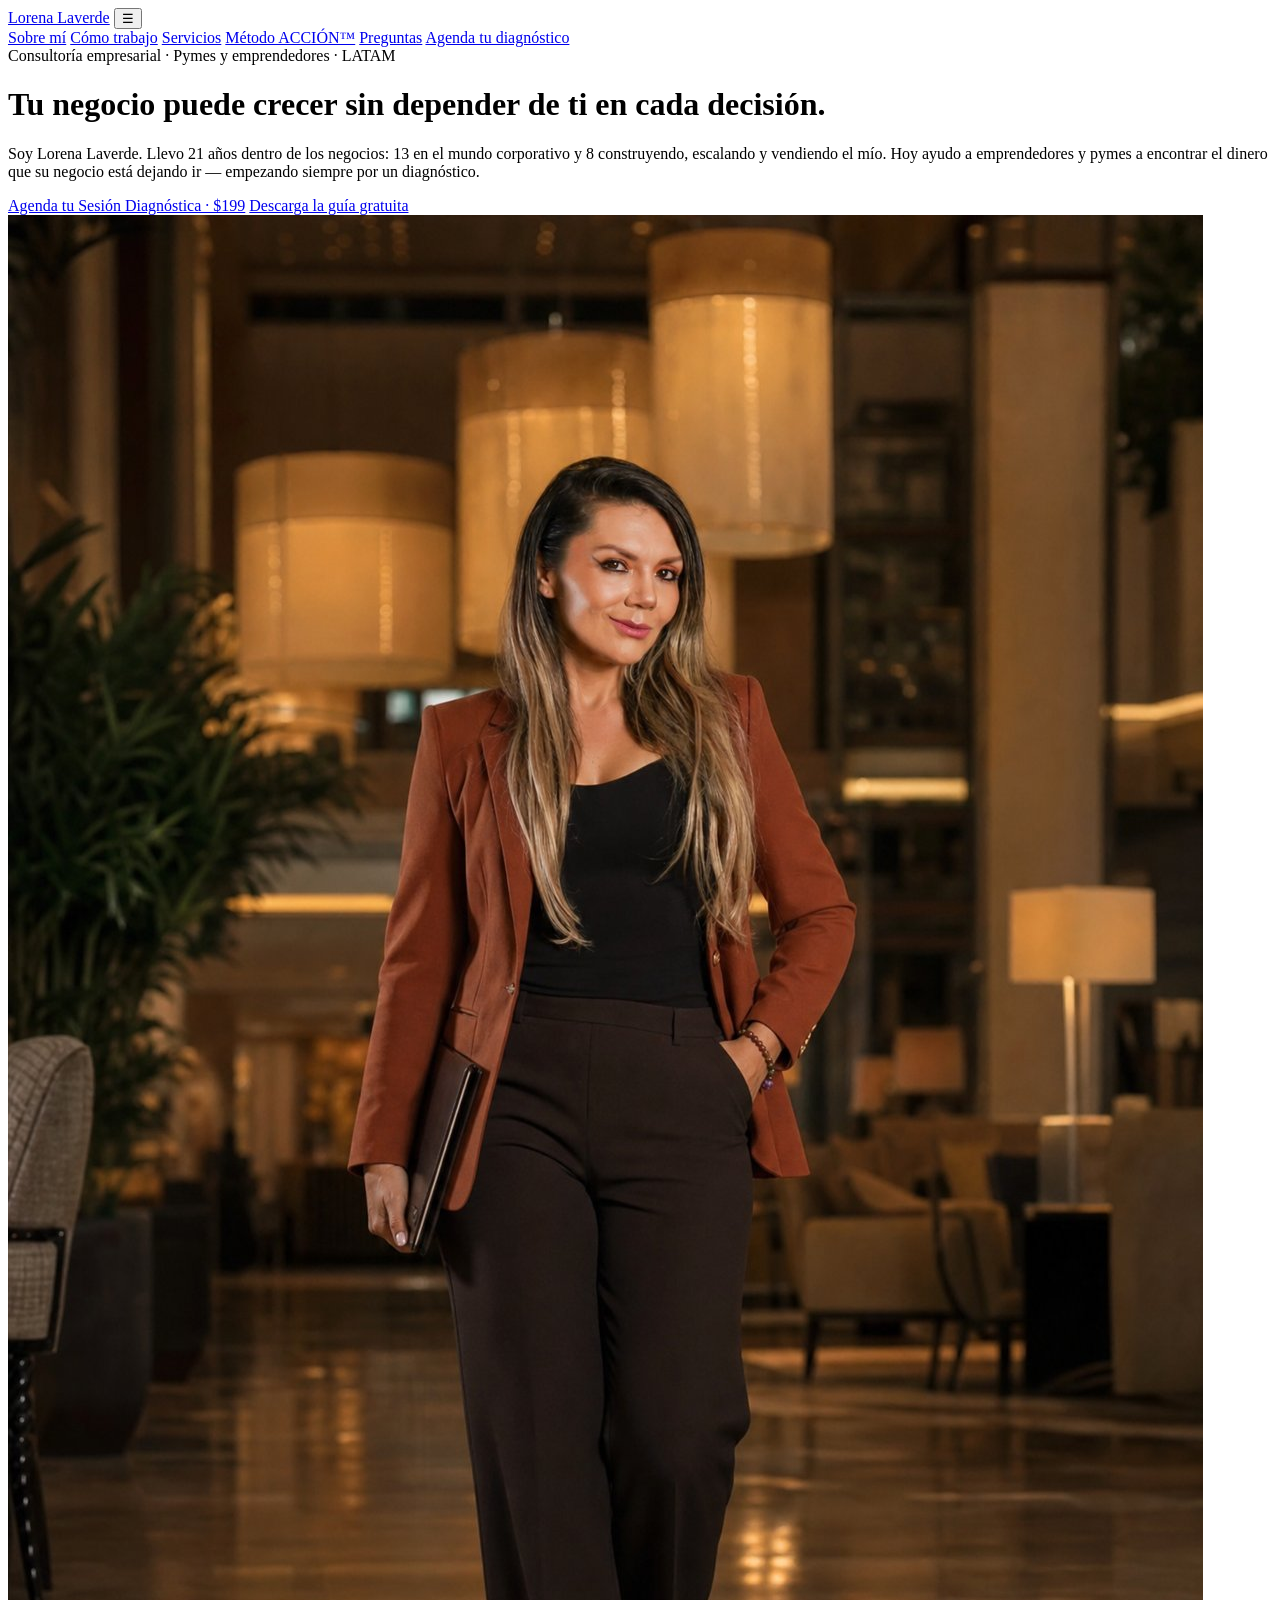
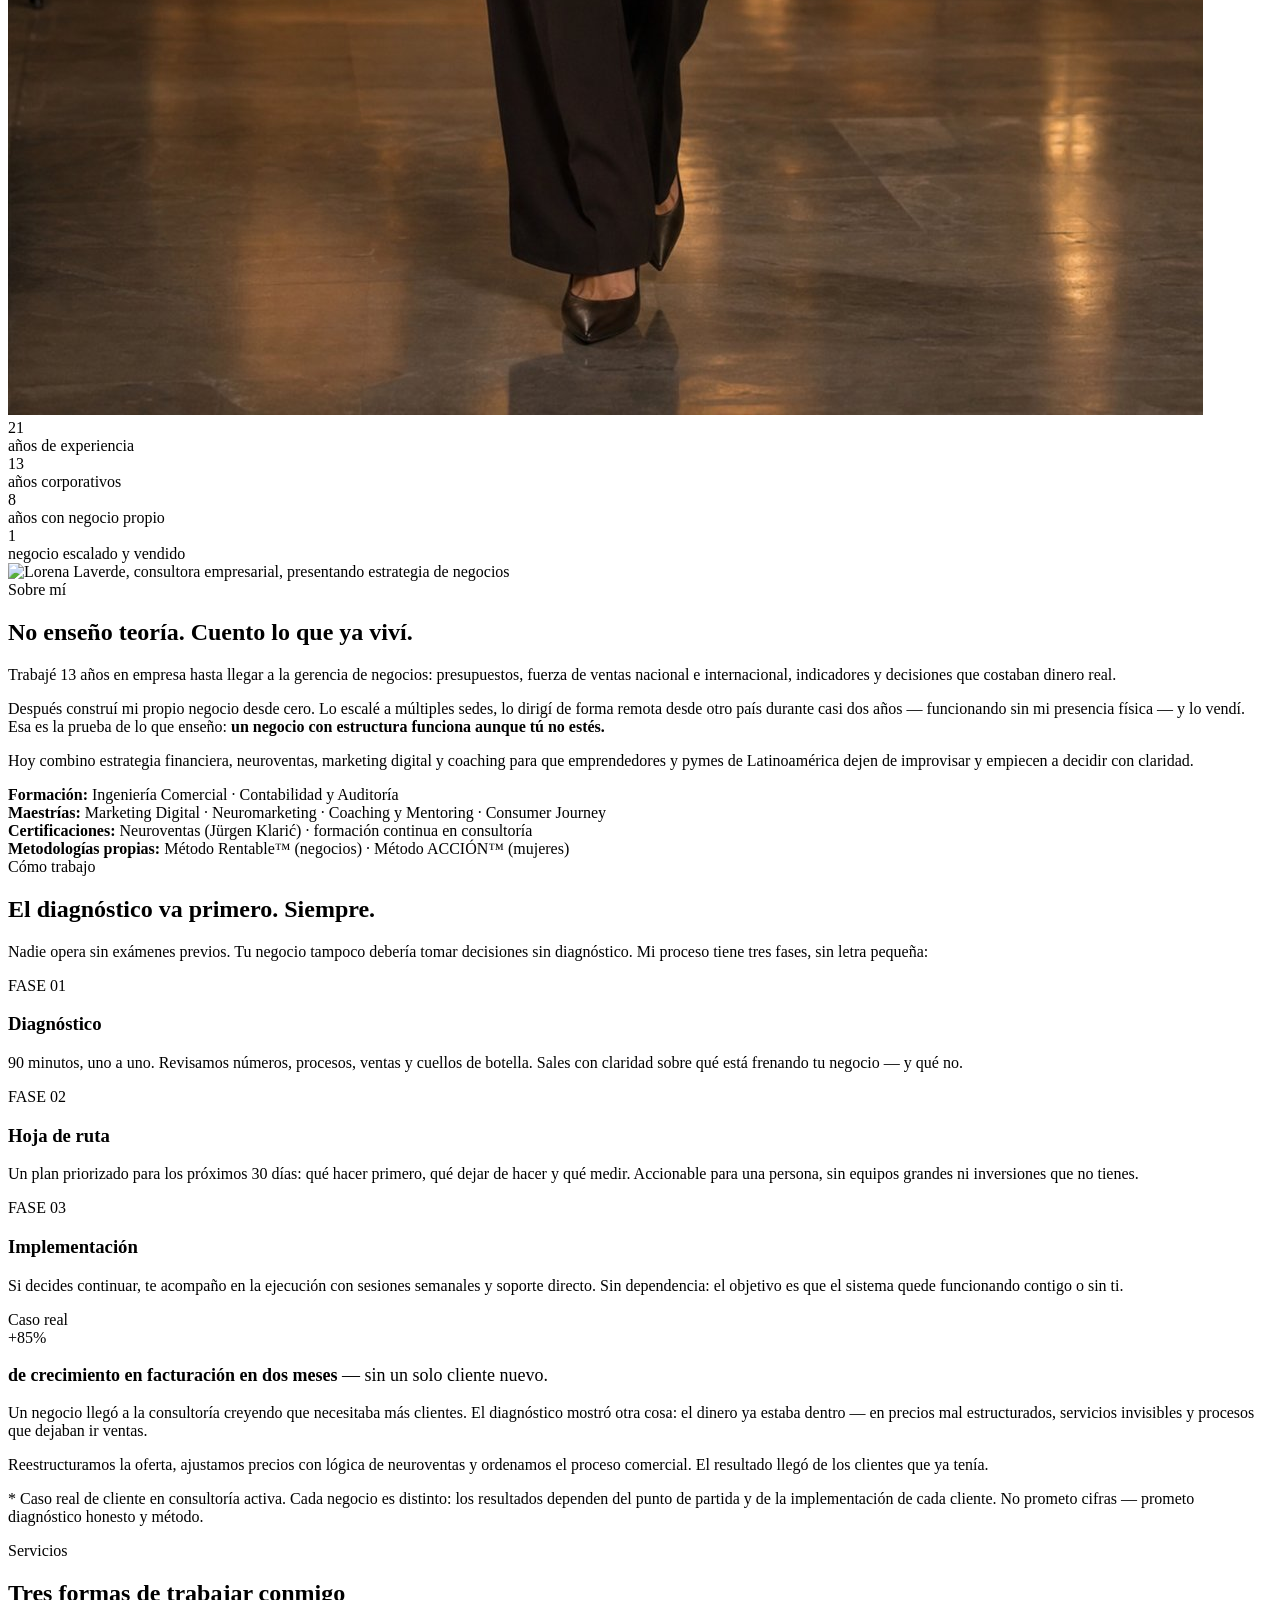
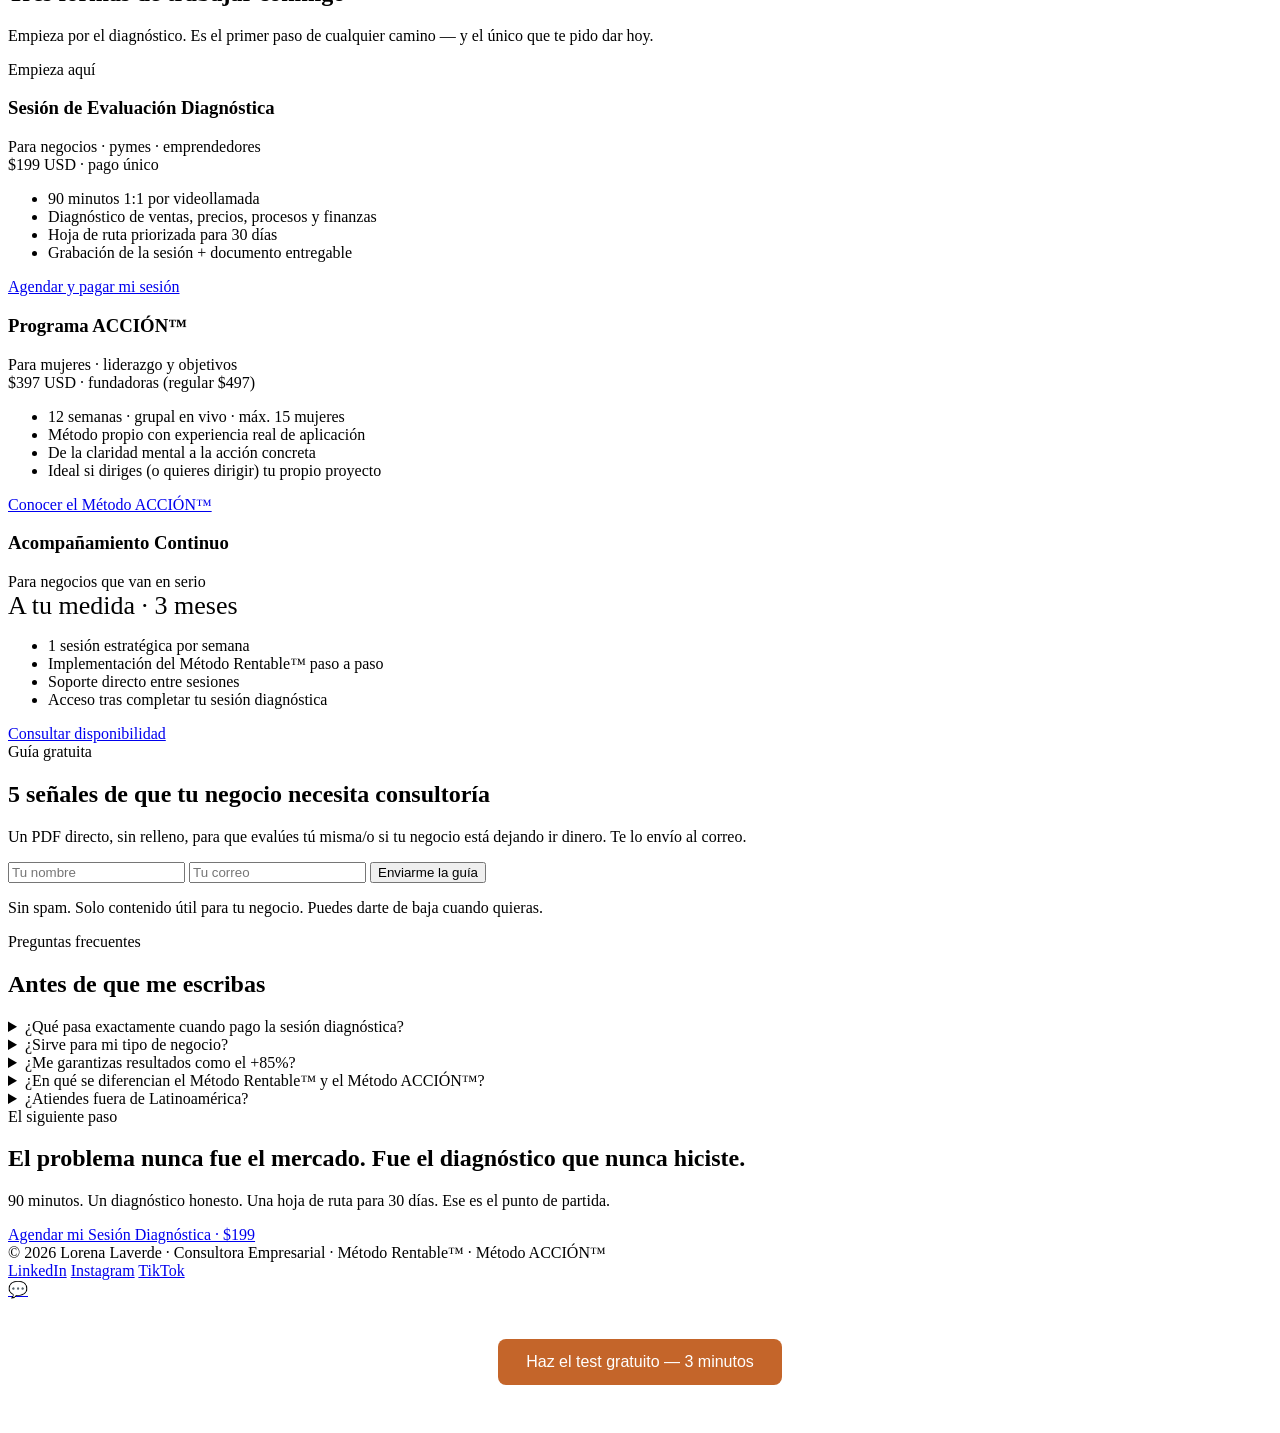
==== commit 168b3a46: "Update index.html" ====
--- a/index.html
+++ b/index.html
@@ -295,6 +295,15 @@
 </footer>
 
 <a class="wa-float" href="https://wa.me/17063327508?text=Hola%20Lorena,%20vengo%20de%20tu%20web" aria-label="WhatsApp">💬</a>
-
+<div style="text-align:center;padding:40px 20px;">
+  <button data-tally-open="Np9ggj"
+          data-tally-width="500"
+          style="background:#C4652A;color:white;padding:14px 28px;
+                 border:none;border-radius:8px;font-size:16px;
+                 cursor:pointer;">
+    Haz el test gratuito — 3 minutos
+  </button>
+</div>
+<script async src="https://tally.so/widgets/embed.js"></script>
 </body>
 </html>
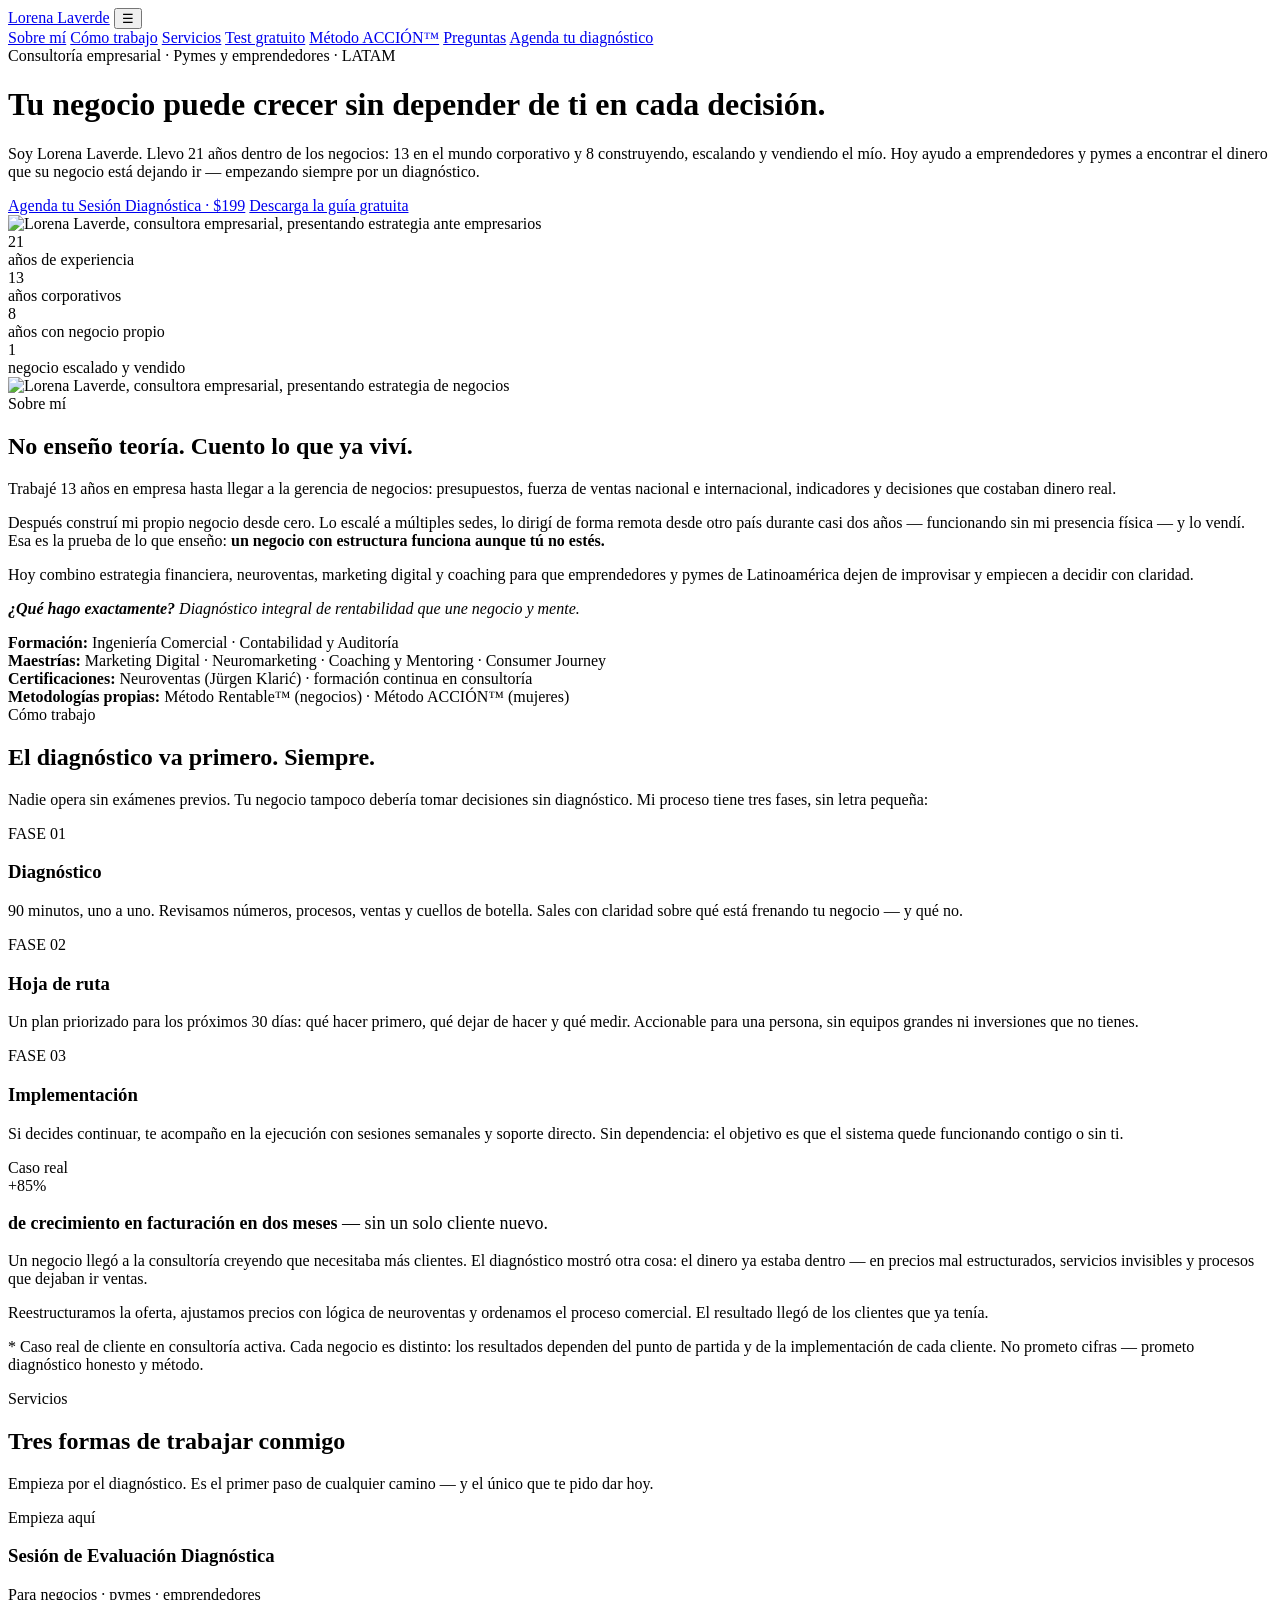
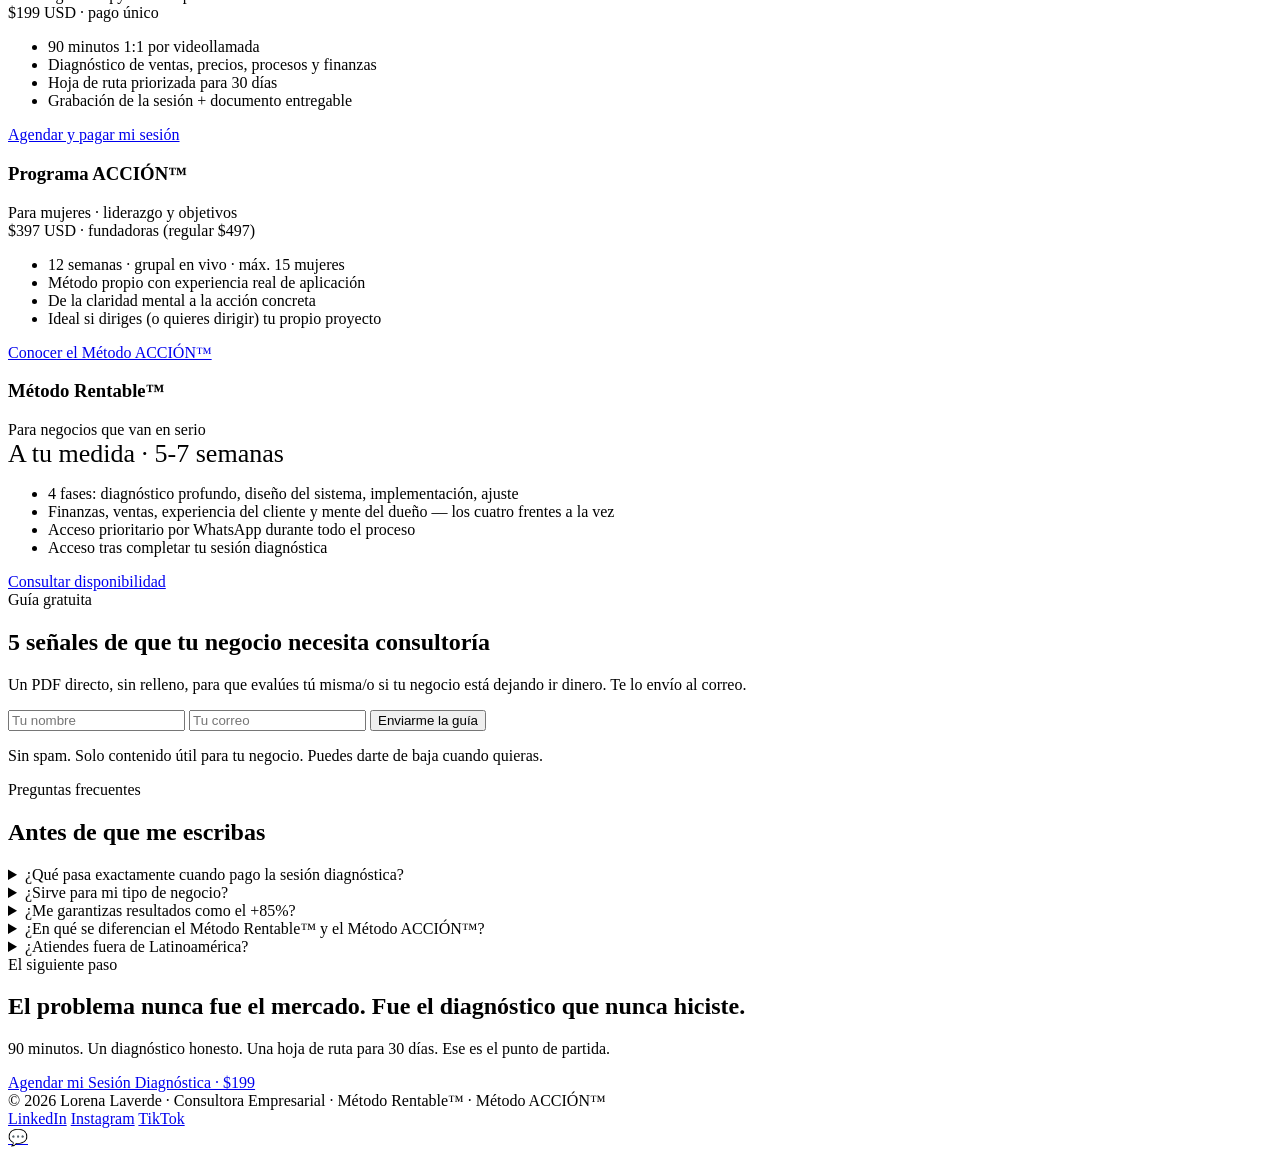
==== commit 683bffad: "Actualiza index.html: tarjeta Método Rentable™, frase de categoría, FAQ, fallback imagen y cache-bus" ====
--- a/index.html
+++ b/index.html
@@ -1,6 +1,32 @@
 <!DOCTYPE html>
 <html lang="es">
 <head>
+<!-- Google tag (gtag.js) -->
+<script async src="https://www.googletagmanager.com/gtag/js?id=G-2PYR5ZHFL8"></script>
+<script>
+  window.dataLayer = window.dataLayer || [];
+  function gtag(){dataLayer.push(arguments);}
+  gtag('js', new Date());
+
+  gtag('config', 'G-2PYR5ZHFL8');
+</script>
+<!-- Meta Pixel Code -->
+<script>
+!function(f,b,e,v,n,t,s)
+{if(f.fbq)return;n=f.fbq=function(){n.callMethod?
+n.callMethod.apply(n,arguments):n.queue.push(arguments)};
+if(!f._fbq)f._fbq=n;n.push=n;n.loaded=!0;n.version='2.0';
+n.queue=[];t=b.createElement(e);t.async=!0;
+t.src=v;s=b.getElementsByTagName(e)[0];
+s.parentNode.insertBefore(t,s)}(window, document,'script',
+'https://connect.facebook.net/en_US/fbevents.js');
+fbq('init', '2135381260666384');
+fbq('track', 'PageView');
+</script>
+<noscript><img height="1" width="1" style="display:none"
+src="https://www.facebook.com/tr?id=2135381260666384&ev=PageView&noscript=1"
+/></noscript>
+<!-- End Meta Pixel Code -->
 <meta charset="UTF-8">
 <meta name="viewport" content="width=device-width, initial-scale=1.0">
 
@@ -37,7 +63,7 @@
     "name": "Lorena Laverde",
     "jobTitle": "Consultora Empresarial",
     "sameAs": [
-      "https://www.linkedin.com/in/lorena-laverde",
+      "https://www.linkedin.com/in/lorenalaverde",
       "https://www.instagram.com/lorenalaverdeofficial",
       "https://www.tiktok.com/@lorenalaverdeofficial"
     ]
@@ -58,7 +84,7 @@
 <link rel="preconnect" href="https://fonts.gstatic.com" crossorigin>
 <link href="https://fonts.googleapis.com/css2?family=Playfair+Display:ital,wght@1,700&family=Montserrat:wght@300;400;600&family=Space+Mono&display=swap" rel="stylesheet">
 
-<link rel="stylesheet" href="css/style.css">
+<link rel="stylesheet" href="css/style.css?v=2">
 <link rel="stylesheet" href="css/responsive.css">
 <link rel="icon" type="image/svg+xml" href="assets/favicon.svg">
 <link rel="preload" as="image" href="images/foto-lorena-escenario.jpg" fetchpriority="high">
@@ -74,6 +100,7 @@
       <a href="#sobre">Sobre mí</a>
       <a href="#proceso">Cómo trabajo</a>
       <a href="#servicios">Servicios</a>
+      <a href="test.html">Test gratuito</a>
       <a href="metodo/metodo-accion.html">Método ACCIÓN™</a>
       <a href="#faq">Preguntas</a>
       <a class="btn small" href="#servicios">Agenda tu diagnóstico</a>
@@ -87,13 +114,13 @@
     <div>
       <div class="mono">Consultoría empresarial · Pymes y emprendedores · LATAM</div>
       <h1>Tu negocio puede crecer sin depender de ti en cada decisión.</h1>
-      <p class="sub">Soy Lorena Laverde. Llevo 21 años dentro de los negocios: 13 en el mundo corporativo y 8 construyendo, escalando y vendiendo el mío. Hoy ayudo a emprendedores y pymes a encontrar el dinero que su negocio está dejando ir — empezando siempre por un diagnóstico.</p>
+      <p class="sub">Soy Lorena Laverde. Llevo 21 años dentro de los negocios: 13 en el mundo corporativo y 8 construyendo, escalando y vendiendo el mío.<span class="sub-more"> Hoy ayudo a emprendedores y pymes a encontrar el dinero que su negocio está dejando ir — empezando siempre por un diagnóstico.</span></p>
       <div class="ctas">
         <a class="btn" href="#servicios">Agenda tu Sesión Diagnóstica · $199</a>
         <a class="btn ghost" href="#guia">Descarga la guía gratuita</a>
       </div>
     </div>
-    <img class="hero-img" src="images/foto-lorena-escenario.jpg" fetchpriority="high" width="1195" height="1800" onerror="this.onerror=null;this.src='foto-lorena-hero.jpg'" alt="Lorena Laverde, consultora empresarial, presentando estrategia ante empresarios">
+    <img class="hero-img" src="images/foto-lorena-escenario.jpg" fetchpriority="high" width="1195" height="1800" onerror="this.onerror=null;this.src='images/foto-lorena-hero.jpg'" alt="Lorena Laverde, consultora empresarial, presentando estrategia ante empresarios">
   </div>
   <div class="trust">
     <div class="t"><div class="num">21</div><div class="lbl">años de experiencia</div></div>
@@ -113,6 +140,7 @@
       <p>Trabajé 13 años en empresa hasta llegar a la gerencia de negocios: presupuestos, fuerza de ventas nacional e internacional, indicadores y decisiones que costaban dinero real.</p>
       <p>Después construí mi propio negocio desde cero. Lo escalé a múltiples sedes, lo dirigí de forma remota desde otro país durante casi dos años — funcionando sin mi presencia física — y lo vendí. Esa es la prueba de lo que enseño: <strong>un negocio con estructura funciona aunque tú no estés.</strong></p>
       <p>Hoy combino estrategia financiera, neuroventas, marketing digital y coaching para que emprendedores y pymes de Latinoamérica dejen de improvisar y empiecen a decidir con claridad.</p>
+      <p style="font-style:italic;color:var(--terracota);"><strong>¿Qué hago exactamente?</strong> Diagnóstico integral de rentabilidad que une negocio y mente.</p>
       <div class="hitos">
         <div class="hito"><strong>Formación:</strong> Ingeniería Comercial · Contabilidad y Auditoría</div>
         <div class="hito"><strong>Maestrías:</strong> Marketing Digital · Neuromarketing · Coaching y Mentoring · Consumer Journey</div>
@@ -205,16 +233,16 @@
       </div>
 
       <div class="card">
-        <h3>Acompañamiento Continuo</h3>
+        <h3>Método Rentable™</h3>
         <div class="para">Para negocios que van en serio</div>
-        <div class="precio" style="font-size:26px;">A tu medida <span>· 3 meses</span></div>
+        <div class="precio" style="font-size:26px;">A tu medida <span>· 5-7 semanas</span></div>
         <ul>
-          <li>1 sesión estratégica por semana</li>
-          <li>Implementación del Método Rentable™ paso a paso</li>
-          <li>Soporte directo entre sesiones</li>
+          <li>4 fases: diagnóstico profundo, diseño del sistema, implementación, ajuste</li>
+          <li>Finanzas, ventas, experiencia del cliente y mente del dueño — los cuatro frentes a la vez</li>
+          <li>Acceso prioritario por WhatsApp durante todo el proceso</li>
           <li>Acceso tras completar tu sesión diagnóstica</li>
         </ul>
-        <a class="btn ghost" href="https://wa.me/17063327508?text=Hola%20Lorena,%20quiero%20informaci%C3%B3n%20del%20acompa%C3%B1amiento">Consultar disponibilidad</a>
+        <a class="btn ghost" href="https://wa.me/17063327508?text=Hola%20Lorena,%20quiero%20informaci%C3%B3n%20del%20m%C3%A9todo%20rentable">Consultar disponibilidad</a>
       </div>
 
     </div>
@@ -264,7 +292,7 @@
     </details>
     <details>
       <summary>¿En qué se diferencian el Método Rentable™ y el Método ACCIÓN™?</summary>
-      <p>El Método Rentable™ es mi metodología para negocios: diagnóstico, estrategia y estructura para que la empresa sea rentable y funcione sin depender de una sola persona. El Método ACCIÓN™ es para mujeres que quieren pasar de la intención a la ejecución en sus objetivos personales y profesionales. Misma firma, dos caminos.</p>
+      <p>Los dos parten de la misma mirada: diagnosticar lo que pasa en el negocio y lo que pasa en la cabeza de quien lo dirige, al mismo tiempo. El Método Rentable™ aplica esa mirada al negocio: diagnóstico, estrategia y estructura para que la empresa sea rentable y funcione sin depender de una sola persona. El Método ACCIÓN™ la aplica a la persona: mujeres que quieren pasar de la intención a la ejecución en sus objetivos personales y profesionales.</p>
     </details>
     <details>
       <summary>¿Atiendes fuera de Latinoamérica?</summary>
@@ -287,7 +315,7 @@
   <div class="foot">
     <div>© 2026 Lorena Laverde · Consultora Empresarial · Método Rentable™ · Método ACCIÓN™</div>
     <div>
-      <a href="https://www.linkedin.com/in/lorena-laverde" rel="noopener">LinkedIn</a>
+      <a href="https://www.linkedin.com/in/lorenalaverde" rel="noopener">LinkedIn</a>
       <a href="https://www.instagram.com/lorenalaverdeofficial" rel="noopener">Instagram</a>
       <a href="https://www.tiktok.com/@lorenalaverdeofficial" rel="noopener">TikTok</a>
     </div>
@@ -295,15 +323,6 @@
 </footer>
 
 <a class="wa-float" href="https://wa.me/17063327508?text=Hola%20Lorena,%20vengo%20de%20tu%20web" aria-label="WhatsApp">💬</a>
-<div style="text-align:center;padding:40px 20px;">
-  <button data-tally-open="Np9ggj"
-          data-tally-width="500"
-          style="background:#C4652A;color:white;padding:14px 28px;
-                 border:none;border-radius:8px;font-size:16px;
-                 cursor:pointer;">
-    Haz el test gratuito — 3 minutos
-  </button>
-</div>
-<script async src="https://tally.so/widgets/embed.js"></script>
+
 </body>
 </html>
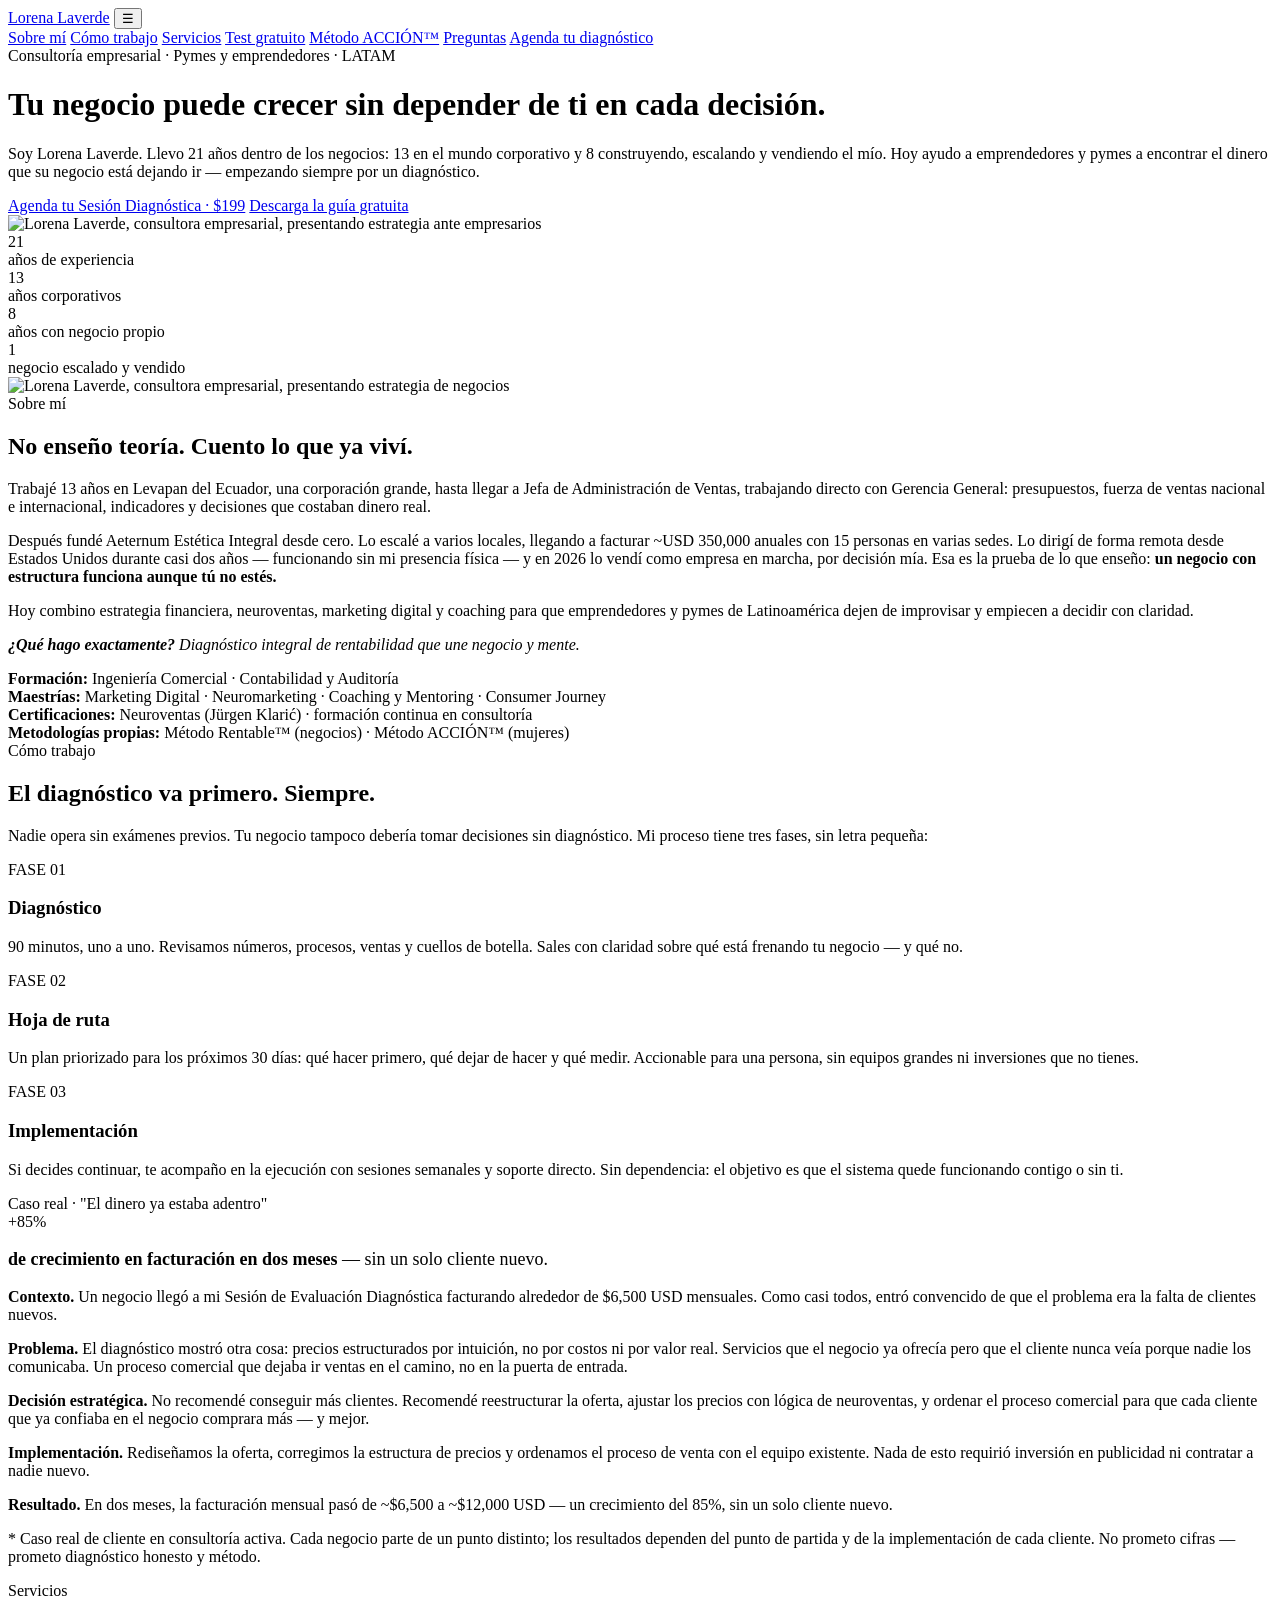
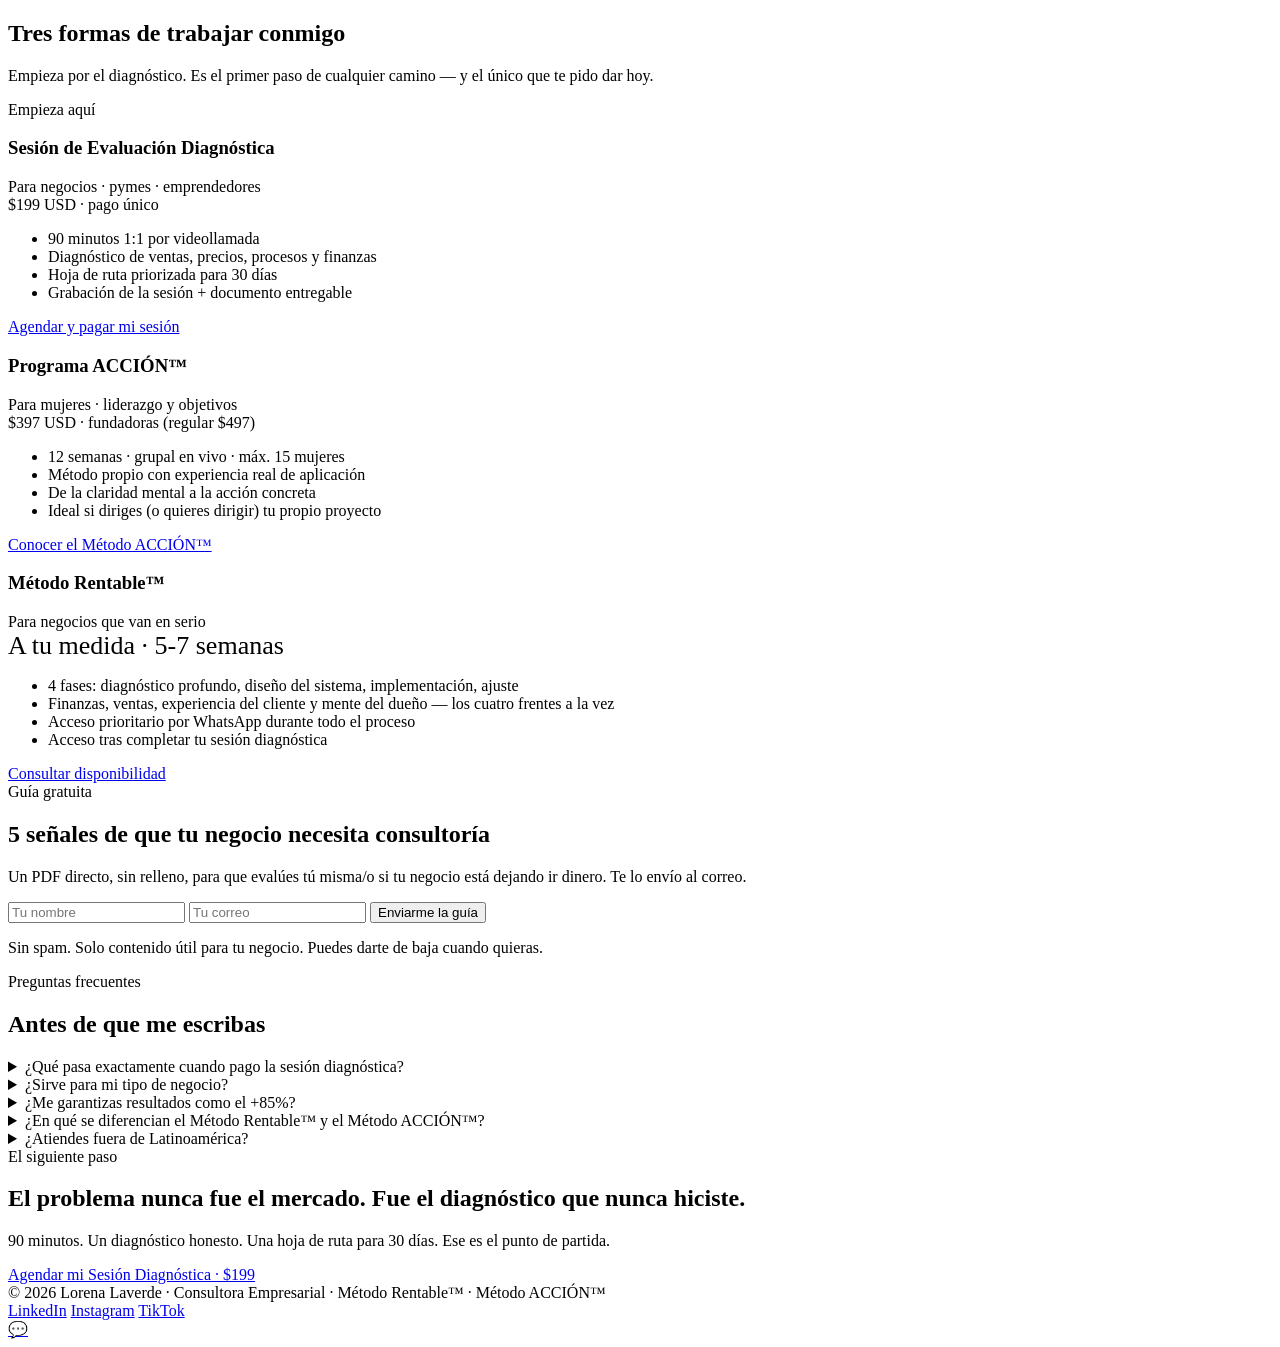
==== commit 81425b14: "Caso +85% completo y credenciales en Sobre mí (Levapan, Aeternum)" ====
--- a/index.html
+++ b/index.html
@@ -137,8 +137,8 @@
     <div>
       <div class="mono">Sobre mí</div>
       <h2>No enseño teoría. Cuento lo que ya viví.</h2>
-      <p>Trabajé 13 años en empresa hasta llegar a la gerencia de negocios: presupuestos, fuerza de ventas nacional e internacional, indicadores y decisiones que costaban dinero real.</p>
-      <p>Después construí mi propio negocio desde cero. Lo escalé a múltiples sedes, lo dirigí de forma remota desde otro país durante casi dos años — funcionando sin mi presencia física — y lo vendí. Esa es la prueba de lo que enseño: <strong>un negocio con estructura funciona aunque tú no estés.</strong></p>
+      <p>Trabajé 13 años en Levapan del Ecuador, una corporación grande, hasta llegar a Jefa de Administración de Ventas, trabajando directo con Gerencia General: presupuestos, fuerza de ventas nacional e internacional, indicadores y decisiones que costaban dinero real.</p>
+      <p>Después fundé Aeternum Estética Integral desde cero. Lo escalé a varios locales, llegando a facturar ~USD 350,000 anuales con 15 personas en varias sedes. Lo dirigí de forma remota desde Estados Unidos durante casi dos años — funcionando sin mi presencia física — y en 2026 lo vendí como empresa en marcha, por decisión mía. Esa es la prueba de lo que enseño: <strong>un negocio con estructura funciona aunque tú no estés.</strong></p>
       <p>Hoy combino estrategia financiera, neuroventas, marketing digital y coaching para que emprendedores y pymes de Latinoamérica dejen de improvisar y empiecen a decidir con claridad.</p>
       <p style="font-style:italic;color:var(--terracota);"><strong>¿Qué hago exactamente?</strong> Diagnóstico integral de rentabilidad que une negocio y mente.</p>
       <div class="hitos">
@@ -183,14 +183,17 @@
 <section class="dark">
   <div class="wrap caso">
     <div>
-      <div class="mono" style="color:var(--oro)">Caso real</div>
+      <div class="mono" style="color:var(--oro)">Caso real · "El dinero ya estaba adentro"</div>
       <div class="caso-num">+85%</div>
       <p style="font-size:18px;color:var(--crema);"><strong>de crecimiento en facturación en dos meses</strong> — sin un solo cliente nuevo.</p>
     </div>
     <div>
-      <p>Un negocio llegó a la consultoría creyendo que necesitaba más clientes. El diagnóstico mostró otra cosa: el dinero ya estaba dentro — en precios mal estructurados, servicios invisibles y procesos que dejaban ir ventas.</p>
-      <p>Reestructuramos la oferta, ajustamos precios con lógica de neuroventas y ordenamos el proceso comercial. El resultado llegó de los clientes que ya tenía.</p>
-      <p class="disclaimer">* Caso real de cliente en consultoría activa. Cada negocio es distinto: los resultados dependen del punto de partida y de la implementación de cada cliente. No prometo cifras — prometo diagnóstico honesto y método.</p>
+      <p><strong style="color:var(--oro);">Contexto.</strong> Un negocio llegó a mi Sesión de Evaluación Diagnóstica facturando alrededor de $6,500 USD mensuales. Como casi todos, entró convencido de que el problema era la falta de clientes nuevos.</p>
+      <p><strong style="color:var(--oro);">Problema.</strong> El diagnóstico mostró otra cosa: precios estructurados por intuición, no por costos ni por valor real. Servicios que el negocio ya ofrecía pero que el cliente nunca veía porque nadie los comunicaba. Un proceso comercial que dejaba ir ventas en el camino, no en la puerta de entrada.</p>
+      <p><strong style="color:var(--oro);">Decisión estratégica.</strong> No recomendé conseguir más clientes. Recomendé reestructurar la oferta, ajustar los precios con lógica de neuroventas, y ordenar el proceso comercial para que cada cliente que ya confiaba en el negocio comprara más — y mejor.</p>
+      <p><strong style="color:var(--oro);">Implementación.</strong> Rediseñamos la oferta, corregimos la estructura de precios y ordenamos el proceso de venta con el equipo existente. Nada de esto requirió inversión en publicidad ni contratar a nadie nuevo.</p>
+      <p><strong style="color:var(--oro);">Resultado.</strong> En dos meses, la facturación mensual pasó de ~$6,500 a ~$12,000 USD — un crecimiento del 85%, sin un solo cliente nuevo.</p>
+      <p class="disclaimer">* Caso real de cliente en consultoría activa. Cada negocio parte de un punto distinto; los resultados dependen del punto de partida y de la implementación de cada cliente. No prometo cifras — prometo diagnóstico honesto y método.</p>
     </div>
   </div>
 </section>
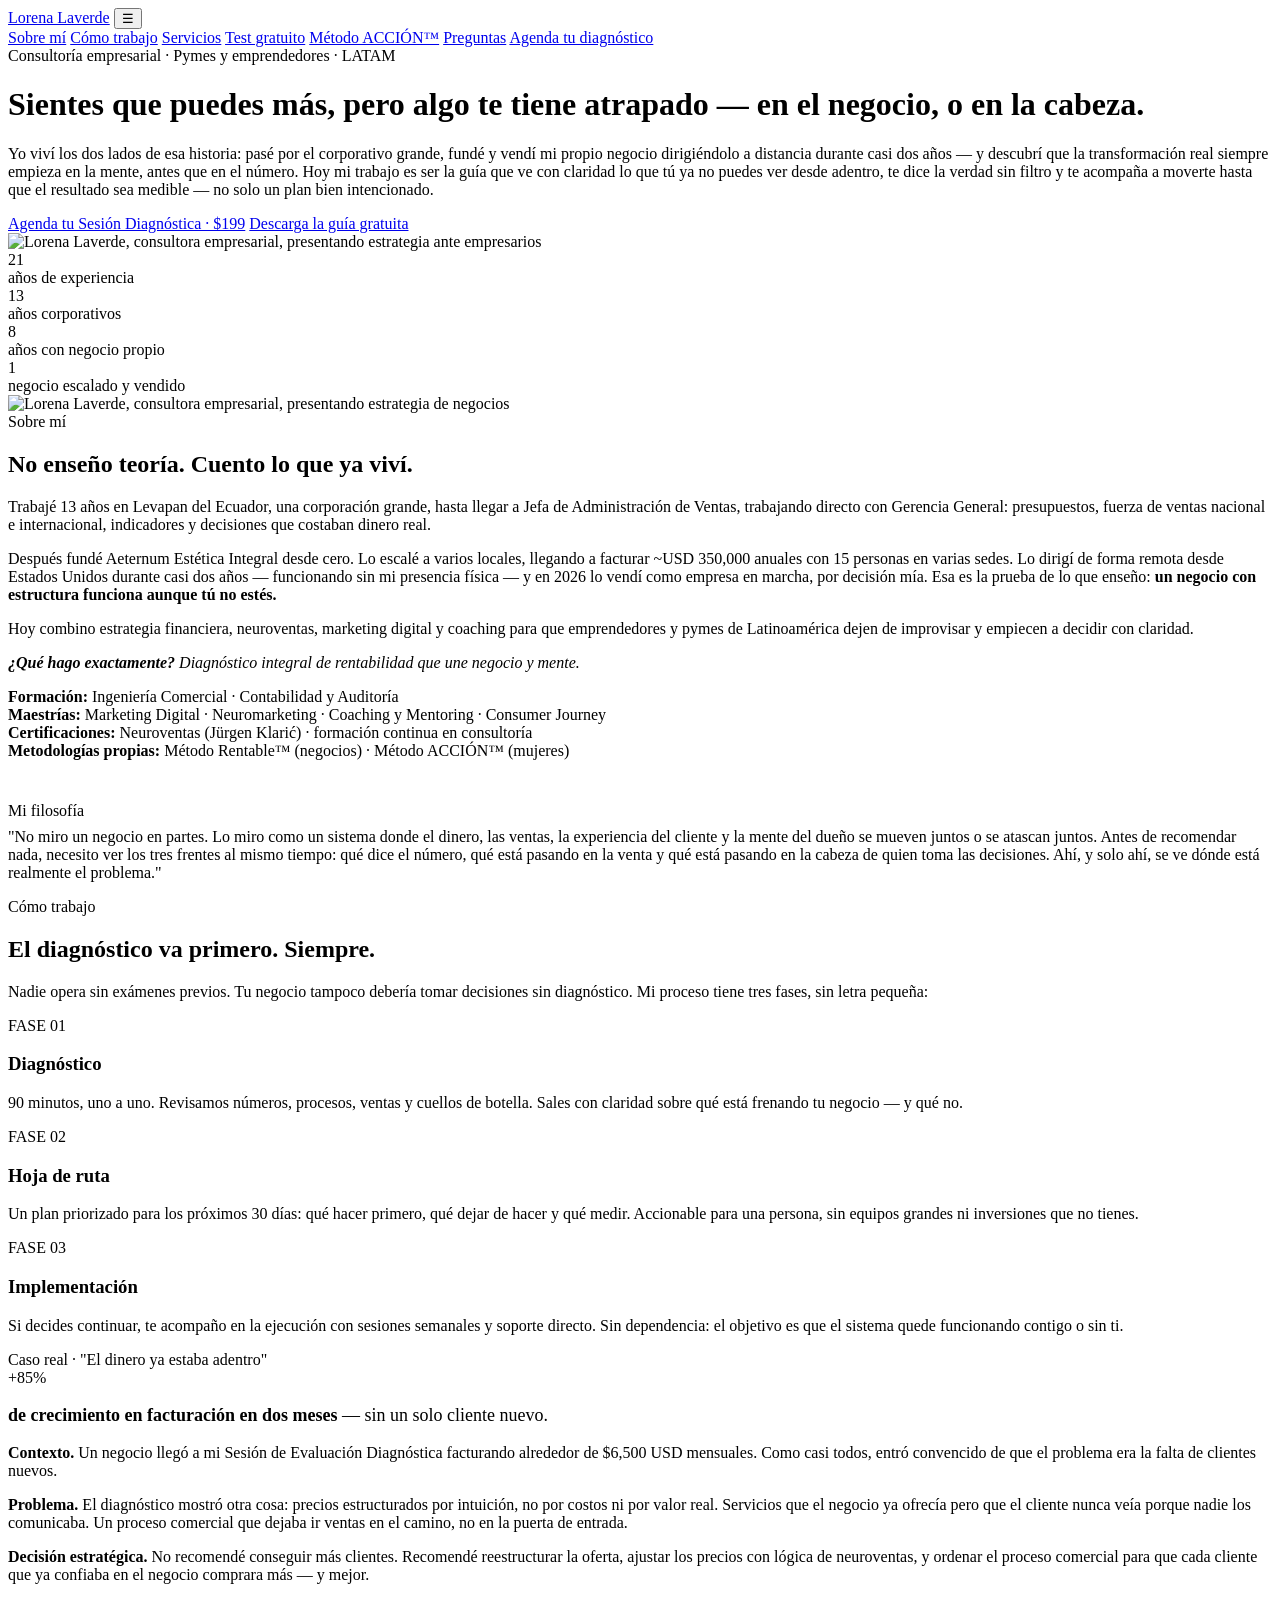
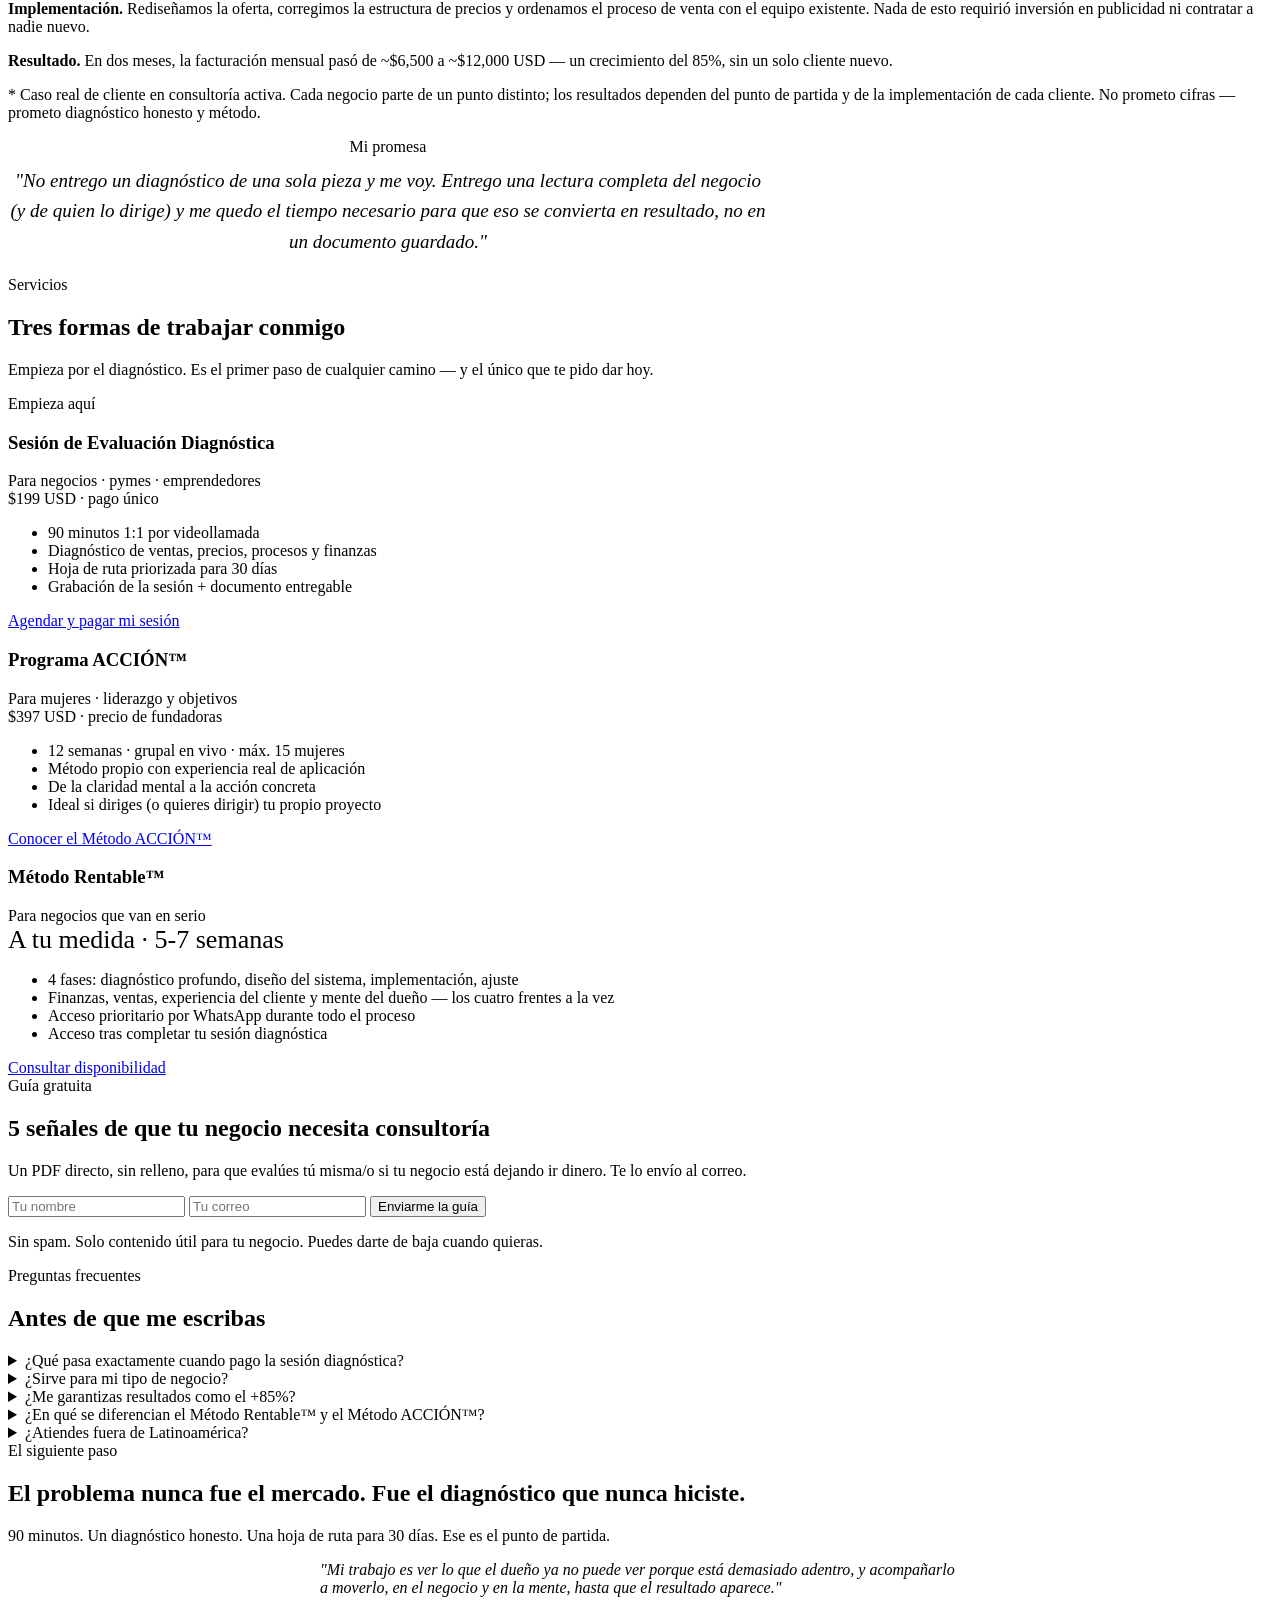
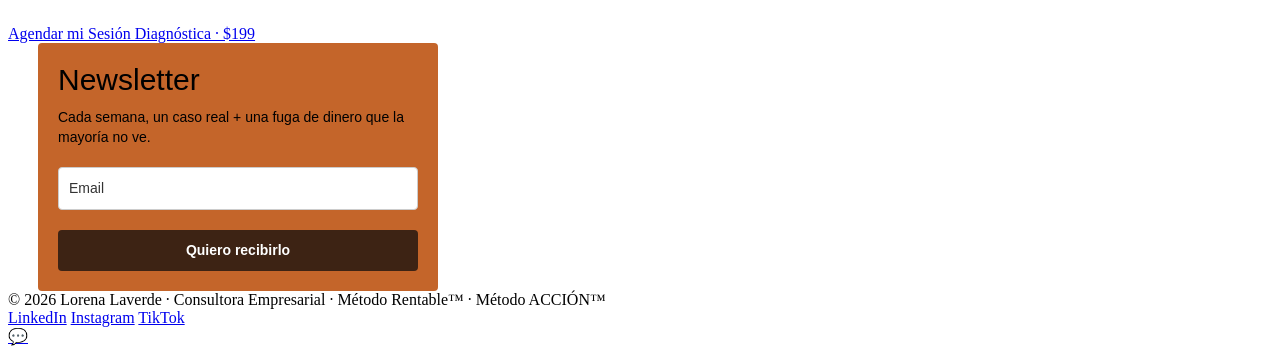
==== commit 17adae87: "Add files via upload" ====
--- a/index.html
+++ b/index.html
@@ -89,6 +89,597 @@
 <link rel="icon" type="image/svg+xml" href="assets/favicon.svg">
 <link rel="preload" as="image" href="images/foto-lorena-escenario.jpg" fetchpriority="high">
 <script src="js/main.js" defer></script>
+
+<!-- ══════════ MailerLite: formulario Newsletter ══════════ -->
+<style type="text/css">@import url("https://assets.mlcdn.com/fonts.css?version=1788452");</style>
+    <style type="text/css">
+    /* LOADER */
+    .ml-form-embedSubmitLoad {
+      display: inline-block;
+      width: 20px;
+      height: 20px;
+    }
+
+    .g-recaptcha {
+    transform: scale(1);
+    -webkit-transform: scale(1);
+    transform-origin: 0 0;
+    -webkit-transform-origin: 0 0;
+    height: ;
+    }
+
+    .sr-only {
+      position: absolute;
+      width: 1px;
+      height: 1px;
+      padding: 0;
+      margin: -1px;
+      overflow: hidden;
+      clip: rect(0,0,0,0);
+      border: 0;
+    }
+
+    .ml-form-embedSubmitLoad:after {
+      content: " ";
+      display: block;
+      width: 11px;
+      height: 11px;
+      margin: 1px;
+      border-radius: 50%;
+      border: 4px solid #fff;
+    border-color: #ffffff #ffffff #ffffff transparent;
+    animation: ml-form-embedSubmitLoad 1.2s linear infinite;
+    }
+    @keyframes ml-form-embedSubmitLoad {
+      0% {
+      transform: rotate(0deg);
+      }
+      100% {
+      transform: rotate(360deg);
+      }
+    }
+      #mlb2-45768935.ml-form-embedContainer {
+        box-sizing: border-box;
+        display: table;
+        margin: 0 auto;
+        position: static;
+        width: 100% !important;
+      }
+      #mlb2-45768935.ml-form-embedContainer h4,
+      #mlb2-45768935.ml-form-embedContainer p,
+      #mlb2-45768935.ml-form-embedContainer span,
+      #mlb2-45768935.ml-form-embedContainer button {
+        text-transform: none !important;
+        letter-spacing: normal !important;
+      }
+      #mlb2-45768935.ml-form-embedContainer .ml-form-embedWrapper {
+        background-color: #C4652A;
+
+        border-width: 0px;
+        border-color: transparent;
+        border-radius: 4px;
+        border-style: solid;
+        box-sizing: border-box;
+        display: inline-block !important;
+        margin: 0;
+        padding: 0;
+        position: relative;
+              }
+      #mlb2-45768935.ml-form-embedContainer .ml-form-embedWrapper.embedPopup,
+      #mlb2-45768935.ml-form-embedContainer .ml-form-embedWrapper.embedDefault { width: 400px; }
+      #mlb2-45768935.ml-form-embedContainer .ml-form-embedWrapper.embedForm { max-width: 400px; width: 100%; }
+      #mlb2-45768935.ml-form-embedContainer .ml-form-align-left { text-align: left; }
+      #mlb2-45768935.ml-form-embedContainer .ml-form-align-center { text-align: center; }
+      #mlb2-45768935.ml-form-embedContainer .ml-form-align-default { display: table-cell !important; vertical-align: middle !important; text-align: center !important; }
+      #mlb2-45768935.ml-form-embedContainer .ml-form-align-right { text-align: right; }
+      #mlb2-45768935.ml-form-embedContainer .ml-form-embedWrapper .ml-form-embedHeader img {
+        border-top-left-radius: 4px;
+        border-top-right-radius: 4px;
+        height: auto;
+        margin: 0 auto !important;
+        max-width: 100%;
+        width: undefinedpx;
+      }
+      #mlb2-45768935.ml-form-embedContainer .ml-form-embedWrapper .ml-form-embedBody,
+      #mlb2-45768935.ml-form-embedContainer .ml-form-embedWrapper .ml-form-successBody {
+        padding: 20px 20px 0 20px;
+      }
+      #mlb2-45768935.ml-form-embedContainer .ml-form-embedWrapper .ml-form-embedBody.ml-form-embedBodyHorizontal {
+        padding-bottom: 0;
+      }
+      #mlb2-45768935.ml-form-embedContainer .ml-form-embedWrapper .ml-form-embedBody .ml-form-embedContent,
+      #mlb2-45768935.ml-form-embedContainer .ml-form-embedWrapper .ml-form-successBody .ml-form-successContent {
+        text-align: left;
+        margin: 0 0 20px 0;
+      }
+      #mlb2-45768935.ml-form-embedContainer .ml-form-embedWrapper .ml-form-embedBody .ml-form-embedContent h4,
+      #mlb2-45768935.ml-form-embedContainer .ml-form-embedWrapper .ml-form-successBody .ml-form-successContent h4 {
+        color: #000000;
+        font-family: 'Open Sans', Arial, Helvetica, sans-serif;
+        font-size: 30px;
+        font-weight: 400;
+        margin: 0 0 10px 0;
+        text-align: left;
+        word-break: break-word;
+      }
+      #mlb2-45768935.ml-form-embedContainer .ml-form-embedWrapper .ml-form-embedBody .ml-form-embedContent p,
+      #mlb2-45768935.ml-form-embedContainer .ml-form-embedWrapper .ml-form-successBody .ml-form-successContent p {
+        color: #000000;
+        font-family: 'Open Sans', Arial, Helvetica, sans-serif;
+        font-size: 14px;
+        font-weight: 400;
+        line-height: 20px;
+        margin: 0 0 10px 0;
+        text-align: left;
+      }
+      #mlb2-45768935.ml-form-embedContainer .ml-form-embedWrapper .ml-form-embedBody .ml-form-embedContent ul,
+      #mlb2-45768935.ml-form-embedContainer .ml-form-embedWrapper .ml-form-embedBody .ml-form-embedContent ol,
+      #mlb2-45768935.ml-form-embedContainer .ml-form-embedWrapper .ml-form-successBody .ml-form-successContent ul,
+      #mlb2-45768935.ml-form-embedContainer .ml-form-embedWrapper .ml-form-successBody .ml-form-successContent ol {
+        color: #000000;
+        font-family: 'Open Sans', Arial, Helvetica, sans-serif;
+        font-size: 14px;
+      }
+      #mlb2-45768935.ml-form-embedContainer .ml-form-embedWrapper .ml-form-embedBody .ml-form-embedContent ol ol,
+      #mlb2-45768935.ml-form-embedContainer .ml-form-embedWrapper .ml-form-successBody .ml-form-successContent ol ol {
+        list-style-type: lower-alpha;
+      }
+      #mlb2-45768935.ml-form-embedContainer .ml-form-embedWrapper .ml-form-embedBody .ml-form-embedContent ol ol ol,
+      #mlb2-45768935.ml-form-embedContainer .ml-form-embedWrapper .ml-form-successBody .ml-form-successContent ol ol ol {
+        list-style-type: lower-roman;
+      }
+      #mlb2-45768935.ml-form-embedContainer .ml-form-embedWrapper .ml-form-embedBody .ml-form-embedContent p a,
+      #mlb2-45768935.ml-form-embedContainer .ml-form-embedWrapper .ml-form-successBody .ml-form-successContent p a {
+        color: #000000;
+        text-decoration: underline;
+      }
+
+      #mlb2-45768935.ml-form-embedContainer .ml-form-embedWrapper .ml-block-form .ml-field-group {
+        text-align: left!important;
+      }
+
+      #mlb2-45768935.ml-form-embedContainer .ml-form-embedWrapper .ml-block-form .ml-field-group label {
+        margin-bottom: 5px;
+        color: #333333;
+        font-size: 14px;
+        font-family: 'Open Sans', Arial, Helvetica, sans-serif;
+        font-weight: bold; font-style: normal; text-decoration: none;;
+        display: inline-block;
+        line-height: 20px;
+      }
+      #mlb2-45768935.ml-form-embedContainer .ml-form-embedWrapper .ml-form-embedBody .ml-form-embedContent p:last-child,
+      #mlb2-45768935.ml-form-embedContainer .ml-form-embedWrapper .ml-form-successBody .ml-form-successContent p:last-child {
+        margin: 0;
+      }
+      #mlb2-45768935.ml-form-embedContainer .ml-form-embedWrapper .ml-form-embedBody form {
+        margin: 0;
+        width: 100%;
+      }
+      #mlb2-45768935.ml-form-embedContainer .ml-form-embedWrapper .ml-form-embedBody .ml-form-formContent,
+      #mlb2-45768935.ml-form-embedContainer .ml-form-embedWrapper .ml-form-embedBody .ml-form-checkboxRow {
+        margin: 0 0 20px 0;
+        width: 100%;
+      }
+      #mlb2-45768935.ml-form-embedContainer .ml-form-embedWrapper .ml-form-embedBody .ml-form-checkboxRow {
+        float: left;
+      }
+      #mlb2-45768935.ml-form-embedContainer .ml-form-embedWrapper .ml-form-embedBody .ml-form-formContent.horozintalForm {
+        margin: 0;
+        padding: 0 0 20px 0;
+        width: 100%;
+        height: auto;
+        float: left;
+      }
+      #mlb2-45768935.ml-form-embedContainer .ml-form-embedWrapper .ml-form-embedBody .ml-form-fieldRow {
+        margin: 0 0 10px 0;
+        width: 100%;
+      }
+      #mlb2-45768935.ml-form-embedContainer .ml-form-embedWrapper .ml-form-embedBody .ml-form-fieldRow.ml-last-item {
+        margin: 0;
+      }
+      #mlb2-45768935.ml-form-embedContainer .ml-form-embedWrapper .ml-form-embedBody .ml-form-fieldRow.ml-formfieldHorizintal {
+        margin: 0;
+      }
+      #mlb2-45768935.ml-form-embedContainer .ml-form-embedWrapper .ml-form-embedBody .ml-form-fieldRow input {
+        background-color: #ffffff !important;
+        color: #333333 !important;
+        border-color: #cccccc;
+        border-radius: 4px !important;
+        border-style: solid !important;
+        border-width: 1px !important;
+        font-family: 'Open Sans', Arial, Helvetica, sans-serif;
+        font-size: 14px !important;
+        height: auto;
+        line-height: 21px !important;
+        margin-bottom: 0;
+        margin-top: 0;
+        margin-left: 0;
+        margin-right: 0;
+        padding: 10px 10px !important;
+        width: 100% !important;
+        box-sizing: border-box !important;
+        max-width: 100% !important;
+      }
+      #mlb2-45768935.ml-form-embedContainer .ml-form-embedWrapper .ml-form-embedBody .ml-form-fieldRow input::-webkit-input-placeholder,
+      #mlb2-45768935.ml-form-embedContainer .ml-form-embedWrapper .ml-form-embedBody .ml-form-horizontalRow input::-webkit-input-placeholder { color: #333333; }
+
+      #mlb2-45768935.ml-form-embedContainer .ml-form-embedWrapper .ml-form-embedBody .ml-form-fieldRow input::-moz-placeholder,
+      #mlb2-45768935.ml-form-embedContainer .ml-form-embedWrapper .ml-form-embedBody .ml-form-horizontalRow input::-moz-placeholder { color: #333333; }
+
+      #mlb2-45768935.ml-form-embedContainer .ml-form-embedWrapper .ml-form-embedBody .ml-form-fieldRow input:-ms-input-placeholder,
+      #mlb2-45768935.ml-form-embedContainer .ml-form-embedWrapper .ml-form-embedBody .ml-form-horizontalRow input:-ms-input-placeholder { color: #333333; }
+
+      #mlb2-45768935.ml-form-embedContainer .ml-form-embedWrapper .ml-form-embedBody .ml-form-fieldRow input:-moz-placeholder,
+      #mlb2-45768935.ml-form-embedContainer .ml-form-embedWrapper .ml-form-embedBody .ml-form-horizontalRow input:-moz-placeholder { color: #333333; }
+
+      #mlb2-45768935.ml-form-embedContainer .ml-form-embedWrapper .ml-form-embedBody .ml-form-fieldRow textarea, #mlb2-45768935.ml-form-embedContainer .ml-form-embedWrapper .ml-form-embedBody .ml-form-horizontalRow textarea {
+        background-color: #ffffff !important;
+        color: #333333 !important;
+        border-color: #cccccc;
+        border-radius: 4px !important;
+        border-style: solid !important;
+        border-width: 1px !important;
+        font-family: 'Open Sans', Arial, Helvetica, sans-serif;
+        font-size: 14px !important;
+        height: auto;
+        line-height: 21px !important;
+        margin-bottom: 0;
+        margin-top: 0;
+        padding: 10px 10px !important;
+        width: 100% !important;
+        box-sizing: border-box !important;
+        max-width: 100% !important;
+      }
+
+      #mlb2-45768935.ml-form-embedContainer .ml-form-embedWrapper .ml-form-embedBody .ml-form-fieldRow .custom-radio .custom-control-label::before, #mlb2-45768935.ml-form-embedContainer .ml-form-embedWrapper .ml-form-embedBody .ml-form-horizontalRow .custom-radio .custom-control-label::before, #mlb2-45768935.ml-form-embedContainer .ml-form-embedWrapper .ml-form-embedBody .ml-form-fieldRow .custom-checkbox .custom-control-label::before, #mlb2-45768935.ml-form-embedContainer .ml-form-embedWrapper .ml-form-embedBody .ml-form-horizontalRow .custom-checkbox .custom-control-label::before, #mlb2-45768935.ml-form-embedContainer .ml-form-embedWrapper .ml-form-embedBody .ml-form-embedPermissions .ml-form-embedPermissionsOptionsCheckbox .label-description::before, #mlb2-45768935.ml-form-embedContainer .ml-form-embedWrapper .ml-form-embedBody .ml-form-interestGroupsRow .ml-form-interestGroupsRowCheckbox .label-description::before, #mlb2-45768935.ml-form-embedContainer .ml-form-embedWrapper .ml-form-embedBody .ml-form-checkboxRow .label-description::before {
+          border-color: #cccccc!important;
+          background-color: #ffffff!important;
+      }
+
+      #mlb2-45768935.ml-form-embedContainer .ml-form-embedWrapper .ml-form-embedBody .ml-form-fieldRow input.custom-control-input[type="checkbox"]{
+        box-sizing: border-box;
+        padding: 0;
+        position: absolute;
+        z-index: -1;
+        opacity: 0;
+        margin-top: 5px;
+        margin-left: -1.5rem;
+        overflow: visible;
+      }
+
+      #mlb2-45768935.ml-form-embedContainer .ml-form-embedWrapper .ml-form-embedBody .ml-form-fieldRow .custom-checkbox .custom-control-label::before, #mlb2-45768935.ml-form-embedContainer .ml-form-embedWrapper .ml-form-embedBody .ml-form-horizontalRow .custom-checkbox .custom-control-label::before, #mlb2-45768935.ml-form-embedContainer .ml-form-embedWrapper .ml-form-embedBody .ml-form-embedPermissions .ml-form-embedPermissionsOptionsCheckbox .label-description::before, #mlb2-45768935.ml-form-embedContainer .ml-form-embedWrapper .ml-form-embedBody .ml-form-interestGroupsRow .ml-form-interestGroupsRowCheckbox .label-description::before, #mlb2-45768935.ml-form-embedContainer .ml-form-embedWrapper .ml-form-embedBody .ml-form-checkboxRow .label-description::before {
+        border-radius: 4px!important;
+      }
+
+
+      #mlb2-45768935.ml-form-embedContainer .ml-form-embedWrapper .ml-form-embedBody .ml-form-checkboxRow input[type=checkbox]:checked~.label-description::after, #mlb2-45768935.ml-form-embedContainer .ml-form-embedWrapper .ml-form-embedBody .ml-form-embedPermissions .ml-form-embedPermissionsOptionsCheckbox input[type=checkbox]:checked~.label-description::after, #mlb2-45768935.ml-form-embedContainer .ml-form-embedWrapper .ml-form-embedBody .ml-form-fieldRow .custom-checkbox .custom-control-input:checked~.custom-control-label::after, #mlb2-45768935.ml-form-embedContainer .ml-form-embedWrapper .ml-form-embedBody .ml-form-horizontalRow .custom-checkbox .custom-control-input:checked~.custom-control-label::after, #mlb2-45768935.ml-form-embedContainer .ml-form-embedWrapper .ml-form-embedBody .ml-form-interestGroupsRow .ml-form-interestGroupsRowCheckbox input[type=checkbox]:checked~.label-description::after {
+        background-image: url("data:image/svg+xml,%3csvg xmlns='http://www.w3.org/2000/svg' viewBox='0 0 8 8'%3e%3cpath fill='%23fff' d='M6.564.75l-3.59 3.612-1.538-1.55L0 4.26 2.974 7.25 8 2.193z'/%3e%3c/svg%3e");
+      }
+
+      #mlb2-45768935.ml-form-embedContainer .ml-form-embedWrapper .ml-form-embedBody .ml-form-fieldRow .custom-radio .custom-control-input:checked~.custom-control-label::after, #mlb2-45768935.ml-form-embedContainer .ml-form-embedWrapper .ml-form-embedBody .ml-form-fieldRow .custom-radio .custom-control-input:checked~.custom-control-label::after {
+        background-image: url("data:image/svg+xml,%3csvg xmlns='http://www.w3.org/2000/svg' viewBox='-4 -4 8 8'%3e%3ccircle r='3' fill='%23fff'/%3e%3c/svg%3e");
+      }
+
+      #mlb2-45768935.ml-form-embedContainer .ml-form-embedWrapper .ml-form-embedBody .ml-form-fieldRow .custom-radio .custom-control-input:checked~.custom-control-label::before, #mlb2-45768935.ml-form-embedContainer .ml-form-embedWrapper .ml-form-embedBody .ml-form-horizontalRow .custom-radio .custom-control-input:checked~.custom-control-label::before, #mlb2-45768935.ml-form-embedContainer .ml-form-embedWrapper .ml-form-embedBody .ml-form-fieldRow .custom-checkbox .custom-control-input:checked~.custom-control-label::before, #mlb2-45768935.ml-form-embedContainer .ml-form-embedWrapper .ml-form-embedBody .ml-form-horizontalRow .custom-checkbox .custom-control-input:checked~.custom-control-label::before, #mlb2-45768935.ml-form-embedContainer .ml-form-embedWrapper .ml-form-embedBody .ml-form-embedPermissions .ml-form-embedPermissionsOptionsCheckbox input[type=checkbox]:checked~.label-description::before, #mlb2-45768935.ml-form-embedContainer .ml-form-embedWrapper .ml-form-embedBody .ml-form-interestGroupsRow .ml-form-interestGroupsRowCheckbox input[type=checkbox]:checked~.label-description::before, #mlb2-45768935.ml-form-embedContainer .ml-form-embedWrapper .ml-form-embedBody .ml-form-checkboxRow input[type=checkbox]:checked~.label-description::before  {
+          border-color: #000000!important;
+          background-color: #000000!important;
+      }
+
+      #mlb2-45768935.ml-form-embedContainer .ml-form-embedWrapper .ml-form-embedBody .ml-form-fieldRow .custom-radio .custom-control-label::before, #mlb2-45768935.ml-form-embedContainer .ml-form-embedWrapper .ml-form-embedBody .ml-form-horizontalRow .custom-radio .custom-control-label::before, #mlb2-45768935.ml-form-embedContainer .ml-form-embedWrapper .ml-form-embedBody .ml-form-fieldRow .custom-radio .custom-control-label::after, #mlb2-45768935.ml-form-embedContainer .ml-form-embedWrapper .ml-form-embedBody .ml-form-horizontalRow .custom-radio .custom-control-label::after, #mlb2-45768935.ml-form-embedContainer .ml-form-embedWrapper .ml-form-embedBody .ml-form-fieldRow .custom-checkbox .custom-control-label::before, #mlb2-45768935.ml-form-embedContainer .ml-form-embedWrapper .ml-form-embedBody .ml-form-fieldRow .custom-checkbox .custom-control-label::after, #mlb2-45768935.ml-form-embedContainer .ml-form-embedWrapper .ml-form-embedBody .ml-form-horizontalRow .custom-checkbox .custom-control-label::before, #mlb2-45768935.ml-form-embedContainer .ml-form-embedWrapper .ml-form-embedBody .ml-form-horizontalRow .custom-checkbox .custom-control-label::after {
+           top: 2px;
+           box-sizing: border-box;
+      }
+
+      #mlb2-45768935.ml-form-embedContainer .ml-form-embedWrapper .ml-form-embedBody .ml-form-embedPermissions .ml-form-embedPermissionsOptionsCheckbox .label-description::before, #mlb2-45768935.ml-form-embedContainer .ml-form-embedWrapper .ml-form-embedBody .ml-form-embedPermissions .ml-form-embedPermissionsOptionsCheckbox .label-description::after, #mlb2-45768935.ml-form-embedContainer .ml-form-embedWrapper .ml-form-embedBody .ml-form-checkboxRow .label-description::before, #mlb2-45768935.ml-form-embedContainer .ml-form-embedWrapper .ml-form-embedBody .ml-form-checkboxRow .label-description::after {
+           top: 0px!important;
+           box-sizing: border-box!important;
+      }
+
+      #mlb2-45768935.ml-form-embedContainer .ml-form-embedWrapper .ml-form-embedBody .ml-form-checkboxRow .label-description::before, #mlb2-45768935.ml-form-embedContainer .ml-form-embedWrapper .ml-form-embedBody .ml-form-checkboxRow .label-description::after {
+        top: 0px!important;
+           box-sizing: border-box!important;
+      }
+
+       #mlb2-45768935.ml-form-embedContainer .ml-form-embedWrapper .ml-form-embedBody .ml-form-interestGroupsRow .ml-form-interestGroupsRowCheckbox .label-description::after {
+            top: 0px!important;
+            box-sizing: border-box!important;
+            position: absolute;
+            left: -1.5rem;
+            display: block;
+            width: 1rem;
+            height: 1rem;
+            content: "";
+       }
+
+      #mlb2-45768935.ml-form-embedContainer .ml-form-embedWrapper .ml-form-embedBody .ml-form-interestGroupsRow .ml-form-interestGroupsRowCheckbox .label-description::before {
+        top: 0px!important;
+        box-sizing: border-box!important;
+      }
+
+      #mlb2-45768935.ml-form-embedContainer .ml-form-embedWrapper .ml-form-embedBody .custom-control-label::before {
+          position: absolute;
+          top: 4px;
+          left: -1.5rem;
+          display: block;
+          width: 16px;
+          height: 16px;
+          pointer-events: none;
+          content: "";
+          background-color: #ffffff;
+          border: #adb5bd solid 1px;
+          border-radius: 50%;
+      }
+
+      #mlb2-45768935.ml-form-embedContainer .ml-form-embedWrapper .ml-form-embedBody .custom-control-label::after {
+          position: absolute;
+          top: 2px!important;
+          left: -1.5rem;
+          display: block;
+          width: 1rem;
+          height: 1rem;
+          content: "";
+      }
+
+      #mlb2-45768935.ml-form-embedContainer .ml-form-embedWrapper .ml-form-embedBody .ml-form-embedPermissions .ml-form-embedPermissionsOptionsCheckbox .label-description::before, #mlb2-45768935.ml-form-embedContainer .ml-form-embedWrapper .ml-form-embedBody .ml-form-interestGroupsRow .ml-form-interestGroupsRowCheckbox .label-description::before, #mlb2-45768935.ml-form-embedContainer .ml-form-embedWrapper .ml-form-embedBody .ml-form-checkboxRow .label-description::before {
+          position: absolute;
+          top: 4px;
+          left: -1.5rem;
+          display: block;
+          width: 16px;
+          height: 16px;
+          pointer-events: none;
+          content: "";
+          background-color: #ffffff;
+          border: #adb5bd solid 1px;
+          border-radius: 50%;
+      }
+
+      #mlb2-45768935.ml-form-embedContainer .ml-form-embedWrapper .ml-form-embedBody .ml-form-embedPermissions .ml-form-embedPermissionsOptionsCheckbox .label-description::after {
+          position: absolute;
+          top: 0px!important;
+          left: -1.5rem;
+          display: block;
+          width: 1rem;
+          height: 1rem;
+          content: "";
+      }
+
+      #mlb2-45768935.ml-form-embedContainer .ml-form-embedWrapper .ml-form-embedBody .ml-form-checkboxRow .label-description::after {
+          position: absolute;
+          top: 0px!important;
+          left: -1.5rem;
+          display: block;
+          width: 1rem;
+          height: 1rem;
+          content: "";
+      }
+
+      #mlb2-45768935.ml-form-embedContainer .ml-form-embedWrapper .ml-form-embedBody .custom-radio .custom-control-label::after {
+          background: no-repeat 50%/50% 50%;
+      }
+      #mlb2-45768935.ml-form-embedContainer .ml-form-embedWrapper .ml-form-embedBody .custom-checkbox .custom-control-label::after, #mlb2-45768935.ml-form-embedContainer .ml-form-embedWrapper .ml-form-embedBody .ml-form-embedPermissions .ml-form-embedPermissionsOptionsCheckbox .label-description::after, #mlb2-45768935.ml-form-embedContainer .ml-form-embedWrapper .ml-form-embedBody .ml-form-interestGroupsRow .ml-form-interestGroupsRowCheckbox .label-description::after, #mlb2-45768935.ml-form-embedContainer .ml-form-embedWrapper .ml-form-embedBody .ml-form-checkboxRow .label-description::after {
+          background: no-repeat 50%/50% 50%;
+      }
+
+      #mlb2-45768935.ml-form-embedContainer .ml-form-embedWrapper .ml-form-embedBody .ml-form-fieldRow .custom-control, #mlb2-45768935.ml-form-embedContainer .ml-form-embedWrapper .ml-form-embedBody .ml-form-horizontalRow .custom-control {
+        position: relative;
+        display: block;
+        min-height: 1.5rem;
+        padding-left: 1.5rem;
+      }
+
+      #mlb2-45768935.ml-form-embedContainer .ml-form-embedWrapper .ml-form-embedBody .ml-form-fieldRow .custom-radio .custom-control-input, #mlb2-45768935.ml-form-embedContainer .ml-form-embedWrapper .ml-form-embedBody .ml-form-horizontalRow .custom-radio .custom-control-input, #mlb2-45768935.ml-form-embedContainer .ml-form-embedWrapper .ml-form-embedBody .ml-form-fieldRow .custom-checkbox .custom-control-input, #mlb2-45768935.ml-form-embedContainer .ml-form-embedWrapper .ml-form-embedBody .ml-form-horizontalRow .custom-checkbox .custom-control-input {
+          position: absolute;
+          z-index: -1;
+          opacity: 0;
+          box-sizing: border-box;
+          padding: 0;
+      }
+
+      #mlb2-45768935.ml-form-embedContainer .ml-form-embedWrapper .ml-form-embedBody .ml-form-fieldRow .custom-radio .custom-control-label, #mlb2-45768935.ml-form-embedContainer .ml-form-embedWrapper .ml-form-embedBody .ml-form-horizontalRow .custom-radio .custom-control-label, #mlb2-45768935.ml-form-embedContainer .ml-form-embedWrapper .ml-form-embedBody .ml-form-fieldRow .custom-checkbox .custom-control-label, #mlb2-45768935.ml-form-embedContainer .ml-form-embedWrapper .ml-form-embedBody .ml-form-horizontalRow .custom-checkbox .custom-control-label {
+          color: #000000;
+          font-size: 12px!important;
+          font-family: 'Open Sans', Arial, Helvetica, sans-serif;
+          line-height: 22px;
+          margin-bottom: 0;
+          position: relative;
+          vertical-align: top;
+          font-style: normal;
+          font-weight: 700;
+      }
+
+      #mlb2-45768935.ml-form-embedContainer .ml-form-embedWrapper .ml-form-embedBody .ml-form-fieldRow .custom-select, #mlb2-45768935.ml-form-embedContainer .ml-form-embedWrapper .ml-form-embedBody .ml-form-horizontalRow .custom-select {
+        background-color: #ffffff !important;
+        color: #333333 !important;
+        border-color: #cccccc;
+        border-radius: 4px !important;
+        border-style: solid !important;
+        border-width: 1px !important;
+        font-family: 'Open Sans', Arial, Helvetica, sans-serif;
+        font-size: 14px !important;
+        line-height: 20px !important;
+        margin-bottom: 0;
+        margin-top: 0;
+        padding: 10px 28px 10px 12px !important;
+        width: 100% !important;
+        box-sizing: border-box !important;
+        max-width: 100% !important;
+        height: auto;
+        display: inline-block;
+        vertical-align: middle;
+        background: url('https://assets.mlcdn.com/ml/images/default/dropdown.svg') no-repeat right .75rem center/8px 10px;
+        -webkit-appearance: none;
+        -moz-appearance: none;
+        appearance: none;
+      }
+
+
+      #mlb2-45768935.ml-form-embedContainer .ml-form-embedWrapper .ml-form-embedBody .ml-form-horizontalRow {
+        height: auto;
+        width: 100%;
+        float: left;
+      }
+      .ml-form-formContent.horozintalForm .ml-form-horizontalRow .ml-input-horizontal { width: 70%; float: left; }
+      .ml-form-formContent.horozintalForm .ml-form-horizontalRow .ml-button-horizontal { width: 30%; float: left; }
+      .ml-form-formContent.horozintalForm .ml-form-horizontalRow .ml-button-horizontal.labelsOn { padding-top: 25px;  }
+      .ml-form-formContent.horozintalForm .ml-form-horizontalRow .horizontal-fields { box-sizing: border-box; float: left; padding-right: 10px;  }
+      #mlb2-45768935.ml-form-embedContainer .ml-form-embedWrapper .ml-form-embedBody .ml-form-horizontalRow input {
+        background-color: #ffffff;
+        color: #333333;
+        border-color: #cccccc;
+        border-radius: 4px;
+        border-style: solid;
+        border-width: 1px;
+        font-family: 'Open Sans', Arial, Helvetica, sans-serif;
+        font-size: 14px;
+        line-height: 20px;
+        margin-bottom: 0;
+        margin-top: 0;
+        padding: 10px 10px;
+        width: 100%;
+        box-sizing: border-box;
+        overflow-y: initial;
+      }
+      #mlb2-45768935.ml-form-embedContainer .ml-form-embedWrapper .ml-form-embedBody .ml-form-horizontalRow button {
+        background-color: #3D2314 !important;
+        border-color: #3D2314;
+        border-style: solid;
+        border-width: 1px;
+        border-radius: 4px;
+        box-shadow: none;
+        color: #ffffff !important;
+        cursor: pointer;
+        font-family: 'Open Sans', Arial, Helvetica, sans-serif;
+        font-size: 14px !important;
+        font-weight: 700;
+        line-height: 20px;
+        margin: 0 !important;
+        padding: 10px !important;
+        width: 100%;
+        height: auto;
+      }
+      #mlb2-45768935.ml-form-embedContainer .ml-form-embedWrapper .ml-form-embedBody .ml-form-horizontalRow button:hover {
+        background-color: #333333 !important;
+        border-color: #333333 !important;
+      }
+      #mlb2-45768935.ml-form-embedContainer .ml-form-embedWrapper .ml-form-embedBody .ml-form-checkboxRow input[type="checkbox"] {
+        box-sizing: border-box;
+        padding: 0;
+        position: absolute;
+        z-index: -1;
+        opacity: 0;
+        margin-top: 5px;
+        margin-left: -1.5rem;
+        overflow: visible;
+      }
+      #mlb2-45768935.ml-form-embedContainer .ml-form-embedWrapper .ml-form-embedBody .ml-form-checkboxRow .label-description {
+        color: #000000;
+        display: block;
+        font-family: 'Open Sans', Arial, Helvetica, sans-serif;
+        font-size: 12px;
+        text-align: left;
+        margin-bottom: 0;
+        position: relative;
+        vertical-align: top;
+      }
+      #mlb2-45768935.ml-form-embedContainer .ml-form-embedWrapper .ml-form-embedBody .ml-form-checkboxRow label {
+        font-weight: normal;
+        margin: 0;
+        padding: 0;
+        position: relative;
+        display: block;
+        min-height: 24px;
+        padding-left: 24px;
+
+      }
+      #mlb2-45768935.ml-form-embedContainer .ml-form-embedWrapper .ml-form-embedBody .ml-form-checkboxRow label a {
+        color: #000000;
+        text-decoration: underline;
+      }
+      #mlb2-45768935.ml-form-embedContainer .ml-form-embedWrapper .ml-form-embedBody .ml-form-checkboxRow label p {
+        color: #000000 !important;
+        font-family: 'Open Sans', Arial, Helvetica, sans-serif !important;
+        font-size: 12px !important;
+        font-weight: normal !important;
+        line-height: 18px !important;
+        padding: 0 !important;
+        margin: 0 5px 0 0 !important;
+      }
+      #mlb2-45768935.ml-form-embedContainer .ml-form-embedWrapper .ml-form-embedBody .ml-form-checkboxRow label p:last-child {
+        margin: 0;
+      }
+      #mlb2-45768935.ml-form-embedContainer .ml-form-embedWrapper .ml-form-embedBody .ml-form-embedSubmit {
+        margin: 0 0 20px 0;
+        float: left;
+        width: 100%;
+      }
+      #mlb2-45768935.ml-form-embedContainer .ml-form-embedWrapper .ml-form-embedBody .ml-form-embedSubmit button {
+        background-color: #3D2314 !important;
+        border: none !important;
+        border-radius: 4px !important;
+        box-shadow: none !important;
+        color: #ffffff !important;
+        cursor: pointer;
+        font-family: 'Open Sans', Arial, Helvetica, sans-serif !important;
+        font-size: 14px !important;
+        font-weight: 700 !important;
+        line-height: 21px !important;
+        height: auto;
+        padding: 10px !important;
+        width: 100% !important;
+        box-sizing: border-box !important;
+      }
+      #mlb2-45768935.ml-form-embedContainer .ml-form-embedWrapper .ml-form-embedBody .ml-form-embedSubmit button.loading {
+        display: none;
+      }
+      #mlb2-45768935.ml-form-embedContainer .ml-form-embedWrapper .ml-form-embedBody .ml-form-embedSubmit button:hover {
+        background-color: #333333 !important;
+      }
+      .ml-subscribe-close {
+        width: 30px;
+        height: 30px;
+        background: url('https://assets.mlcdn.com/ml/images/default/modal_close.png') no-repeat;
+        background-size: 30px;
+        cursor: pointer;
+        margin-top: -10px;
+        margin-right: -10px;
+        position: absolute;
+        top: 0;
+        right: 0;
+      }
+      .ml-error input, .ml-error textarea, .ml-error select {
+        border-color: red!important;
+      }
+
+      .ml-error .custom-checkbox-radio-list {
+        border: 1px solid red !important;
+        border-radius: 4px;
+        padding: 10px;
+      }
+
+      .ml-error .label-description,
+      .ml-error .label-description p,
+      .ml-error .label-description p a,
+      .ml-error label:first-child {
+        color: #ff0000 !important;
+      }
+
+      #mlb2-45768935.ml-form-embedContainer .ml-form-embedWrapper .ml-form-embedBody .ml-form-checkboxRow.ml-error .label-description p,
+      #mlb2-45768935.ml-form-embedContainer .ml-form-embedWrapper .ml-form-embedBody .ml-form-checkboxRow.ml-error .label-description p:first-letter {
+        color: #ff0000 !important;
+      }
+            @media only screen and (max-width: 400px){
+
+        .ml-form-embedWrapper.embedDefault, .ml-form-embedWrapper.embedPopup { width: 100%!important; }
+        .ml-form-formContent.horozintalForm { float: left!important; }
+        .ml-form-formContent.horozintalForm .ml-form-horizontalRow { height: auto!important; width: 100%!important; float: left!important; }
+        .ml-form-formContent.horozintalForm .ml-form-horizontalRow .ml-input-horizontal { width: 100%!important; }
+        .ml-form-formContent.horozintalForm .ml-form-horizontalRow .ml-input-horizontal > div { padding-right: 0px!important; padding-bottom: 10px; }
+        .ml-form-formContent.horozintalForm .ml-button-horizontal { width: 100%!important; }
+        .ml-form-formContent.horozintalForm .ml-button-horizontal.labelsOn { padding-top: 0px!important; }
+
+      }
+    </style>
 </head>
 <body>
 
@@ -113,8 +704,8 @@
   <div class="hero-grid">
     <div>
       <div class="mono">Consultoría empresarial · Pymes y emprendedores · LATAM</div>
-      <h1>Tu negocio puede crecer sin depender de ti en cada decisión.</h1>
-      <p class="sub">Soy Lorena Laverde. Llevo 21 años dentro de los negocios: 13 en el mundo corporativo y 8 construyendo, escalando y vendiendo el mío.<span class="sub-more"> Hoy ayudo a emprendedores y pymes a encontrar el dinero que su negocio está dejando ir — empezando siempre por un diagnóstico.</span></p>
+      <h1>Sientes que puedes más, pero algo te tiene atrapado — en el negocio, o en la cabeza.</h1>
+      <p class="sub">Yo viví los dos lados de esa historia: pasé por el corporativo grande, fundé y vendí mi propio negocio dirigiéndolo a distancia durante casi dos años — y descubrí que la transformación real siempre empieza en la mente, antes que en el número.<span class="sub-more"> Hoy mi trabajo es ser la guía que ve con claridad lo que tú ya no puedes ver desde adentro, te dice la verdad sin filtro y te acompaña a moverte hasta que el resultado sea medible — no solo un plan bien intencionado.</span></p>
       <div class="ctas">
         <a class="btn" href="#servicios">Agenda tu Sesión Diagnóstica · $199</a>
         <a class="btn ghost" href="#guia">Descarga la guía gratuita</a>
@@ -147,6 +738,7 @@
         <div class="hito"><strong>Certificaciones:</strong> Neuroventas (Jürgen Klarić) · formación continua en consultoría</div>
         <div class="hito"><strong>Metodologías propias:</strong> Método Rentable™ (negocios) · Método ACCIÓN™ (mujeres)</div>
       </div>
+      <p style="margin-top:22px;padding-top:20px;border-top:1px solid var(--arena);"><span class="mono" style="display:block;margin-bottom:8px;">Mi filosofía</span>"No miro un negocio en partes. Lo miro como un sistema donde el dinero, las ventas, la experiencia del cliente y la mente del dueño se mueven juntos o se atascan juntos. Antes de recomendar nada, necesito ver los tres frentes al mismo tiempo: qué dice el número, qué está pasando en la venta y qué está pasando en la cabeza de quien toma las decisiones. Ahí, y solo ahí, se ve dónde está realmente el problema."</p>
     </div>
   </div>
 </section>
@@ -198,6 +790,14 @@
   </div>
 </section>
 
+<!-- ══════════ PROMESA ══════════ -->
+<section>
+  <div class="wrap" style="max-width:760px;text-align:center;">
+    <div class="mono">Mi promesa</div>
+    <p style="font-size:19px;font-style:italic;color:var(--espresso);line-height:1.6;margin-top:10px;">"No entrego un diagnóstico de una sola pieza y me voy. Entrego una lectura completa del negocio (y de quien lo dirige) y me quedo el tiempo necesario para que eso se convierta en resultado, no en un documento guardado."</p>
+  </div>
+</section>
+
 <!-- ══════════ SERVICIOS ══════════ -->
 <section class="alt" id="servicios">
   <div class="wrap">
@@ -225,7 +825,7 @@
       <div class="card">
         <h3>Programa ACCIÓN™</h3>
         <div class="para">Para mujeres · liderazgo y objetivos</div>
-        <div class="precio">$397 <span>USD · fundadoras (regular $497)</span></div>
+        <div class="precio">$397 <span>USD · precio de fundadoras</span></div>
         <ul>
           <li>12 semanas · grupal en vivo · máx. 15 mujeres</li>
           <li>Método propio con experiencia real de aplicación</li>
@@ -310,9 +910,88 @@
     <div class="mono" style="color:var(--oro)">El siguiente paso</div>
     <h2>El problema nunca fue el mercado. Fue el diagnóstico que nunca hiciste.</h2>
     <p>90 minutos. Un diagnóstico honesto. Una hoja de ruta para 30 días. Ese es el punto de partida.</p>
+    <p style="font-style:italic;color:var(--oro);max-width:640px;margin:0 auto 28px;">"Mi trabajo es ver lo que el dueño ya no puede ver porque está demasiado adentro, y acompañarlo a moverlo, en el negocio y en la mente, hasta que el resultado aparece."</p>
     <a class="btn" href="https://buy.stripe.com/3cI14n7ZP8wqeGM5vogUM02">Agendar mi Sesión Diagnóstica · $199</a>
   </div>
 </section>
+
+<!-- ══════════ NEWSLETTER (MailerLite) ══════════ -->
+<section id="newsletter">
+  <div class="wrap" style="max-width:460px;">
+
+    <div id="mlb2-45768935" class="ml-form-embedContainer ml-subscribe-form ml-subscribe-form-45768935">
+      <div class="ml-form-align-center ">
+        <div class="ml-form-embedWrapper embedForm">
+
+
+
+          <div class="ml-form-embedBody ml-form-embedBodyDefault row-form">
+
+            <div class="ml-form-embedContent" style=" ">
+
+                <h4>Newsletter</h4>
+                <p>Cada semana, un caso real + una fuga de dinero que la mayoría no ve.</p>
+
+            </div>
+
+            <form class="ml-block-form" action="https://assets.mailerlite.com/jsonp/2539461/forms/198193461990524834/subscribe" data-code="" method="post" target="_blank">
+              <div class="ml-form-formContent">
+
+
+                  <div class="ml-form-fieldRow ml-last-item">
+                    <div class="ml-field-group ml-field-email ml-validate-email ml-validate-required">
+
+                      <input aria-label="email" aria-required="true" type="email" class="form-control" data-inputmask="" name="fields[email]" placeholder="Email" autocomplete="email">
+
+                    </div>
+                  </div>
+
+              </div>
+
+              <input type="hidden" name="ml-submit" value="1">
+
+              <div class="ml-form-embedSubmit">
+
+                  <button type="submit" class="primary">Quiero recibirlo</button>
+
+                <button disabled="disabled" style="display: none;" type="button" class="loading">
+                  <div class="ml-form-embedSubmitLoad"></div>
+                  <span class="sr-only">Loading...</span>
+                </button>
+              </div>
+
+              <input type="hidden" name="anticsrf" value="true">
+            </form>
+          </div>
+
+          <div class="ml-form-successBody row-success" style="display: none">
+
+            <div class="ml-form-successContent">
+
+                <h4>¡Gracias!</h4>
+                <p>Ya estás dentro. Revisa tu correo para confirmar tu suscripción.</p>
+
+            </div>
+
+          </div>
+        </div>
+      </div>
+    </div>
+
+  </div>
+</section>
+
+<script>
+  function ml_webform_success_45768935() {
+    var $ = ml_jQuery || jQuery;
+    $('.ml-subscribe-form-45768935 .row-success').show();
+    $('.ml-subscribe-form-45768935 .row-form').hide();
+  }
+</script>
+<script src="https://groot.mailerlite.com/js/w/webforms.min.js?v83147fa8ce2d95cb73ece7f28b469519" type="text/javascript"></script>
+<script>
+  fetch("https://assets.mailerlite.com/jsonp/2539461/forms/198193461990524834/takel")
+</script>
 
 <footer>
   <div class="foot">
